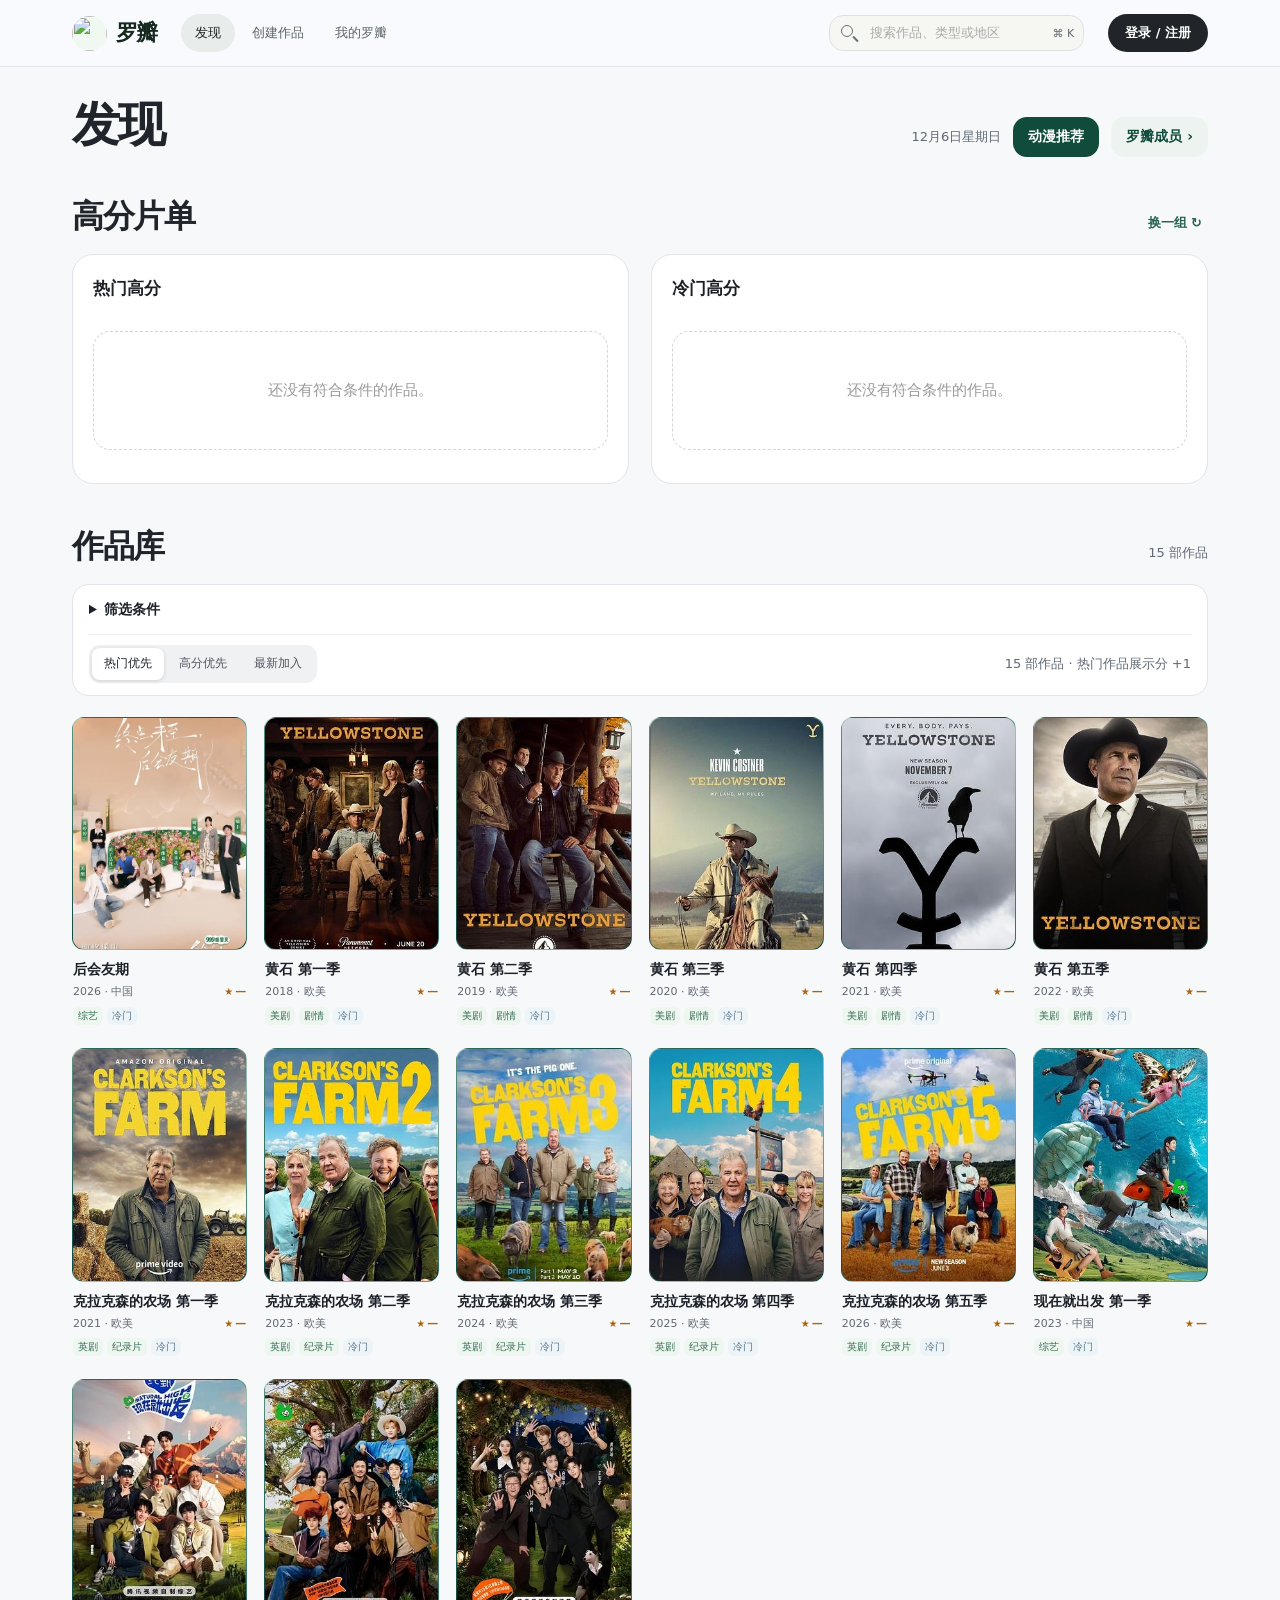
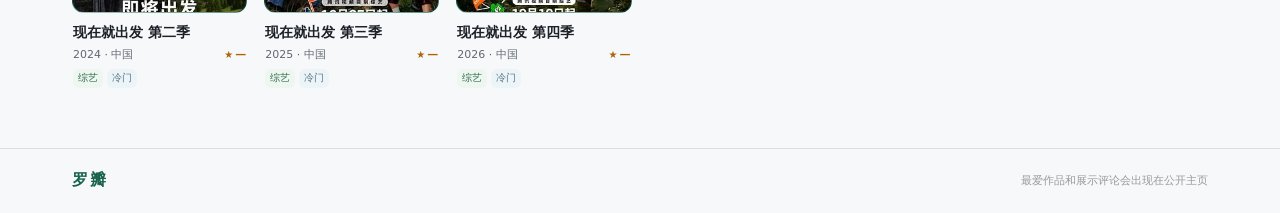
==== index.html @ 44c6c37c "在站内播放器按作品显示信号源编号" ====
<!doctype html>
<html lang="zh-CN">
<head>
  <meta charset="utf-8">
  <meta name="viewport" content="width=device-width, initial-scale=1, viewport-fit=cover">
  <meta name="description" content="在罗瓣发现动画、剧集与综艺，收藏喜欢的作品，留下自己的评分和短评。">
  <meta name="theme-color" content="#f7f8fa">
  <title>罗瓣 · 作品发现</title>
  <link rel="icon" href="assets/logo-snail.png" type="image/png">
  <link rel="stylesheet" href="styles.css?v=20261124-entry">
  <link rel="stylesheet" href="assets/studio.css?v=20261124-security2">
  <link rel="stylesheet" href="assets/anime-chat.css?v=1">
</head>
<body>
  <a class="skip-link" href="#app">跳到主要内容</a>
  <div class="site-shell">
    <header class="site-header"><div class="header-inner">
      <a class="brand" href="#home" aria-label="罗瓣首页"><span class="brand-mark"><img src="assets/logo-snail.png" alt=""></span><span class="brand-copy"><strong>罗瓣</strong></span></a>
      <nav class="main-nav" aria-label="主导航">
        <a class="nav-link" href="#home" data-nav="home">发现</a>
        <a class="nav-link" href="#create" data-nav="create">创建作品</a>
        <a class="nav-link" href="#profile" data-nav="profile">我的罗瓣</a>
      </nav>
      <form class="header-search" id="headerSearch" role="search">
        <button type="submit" class="search-icon" aria-label="搜索"></button>
        <input id="globalSearch" name="q" type="search" aria-label="搜索作品、类型或地区" placeholder="搜索作品、类型或地区" autocomplete="off">
        <kbd aria-hidden="true">⌘ K</kbd>
      </form>
      <div class="header-user" id="headerUser"></div>
    </div></header>
    <main class="app-main" id="app" tabindex="-1"></main>
    <footer class="site-footer"><div class="footer-inner"><a class="footer-logo" href="#home">罗瓣</a><span class="footer-note">最爱作品和展示评论会出现在公开主页</span></div></footer>
  </div>
  <dialog class="auth-sheet" id="authModal" aria-labelledby="authTitle">
    <button type="button" class="modal-close" data-close-auth aria-label="关闭">×</button>
    <img class="auth-logo" src="assets/logo-snail.png" alt="">
    <div id="authBody"></div>
  </dialog>
  <div class="toast" id="toast" role="status" aria-live="polite"></div>
  <script src="assets/animation-works.js?v=20260923-7"></script>
  <script src="assets/series-works.js?v=2"></script>
  <script src="assets/quotes.js?v=20260923-2"></script>
  <script src="assets/cloudflare.js?v=3"></script>
  <script src="auth.js?v=20261124-entry"></script>
  <script src="assets/episodes.js?v=5"></script>
  <script src="assets/discussion.js?v=1"></script>
  <script src="assets/members.js?v=20261124-security2"></script>
  <script src="assets/studio.js?v=20261124-security2"></script>
  <script src="assets/anime-chat.js?v=6"></script>
  <script src="app.js?v=20261125-traffic"></script>
</body>
</html>
---- styles.css ----
:root {
  --green: #2f8c6e;
  --green-deep: #237152;
  --green-pale: #edf6f0;
  --blue: #3377aa;
  --orange: #f3981d;
  --red: #e96b5d;
  --text: #494949;
  --muted: #999;
  --paper: #fff;
  --canvas: #f6f6f6;
  --line: #e5e5e5;
  --line-dark: #d8d8d8;
  --shadow: 0 1px 2px rgba(0, 0, 0, .05);
}

* { box-sizing: border-box; }
html { scroll-behavior: smooth; }
body { margin: 0; color: var(--text); background: var(--canvas); font-family: -apple-system, BlinkMacSystemFont, 'PingFang SC', 'Microsoft YaHei', system-ui, sans-serif; font-size: 13px; line-height: 1.65; }
button, input, select, textarea { font: inherit; }
button, a { -webkit-tap-highlight-color: transparent; }
button { cursor: pointer; }
a { color: inherit; text-decoration: none; }
button:focus-visible, a:focus-visible, input:focus-visible, select:focus-visible, textarea:focus-visible { outline: 2px solid rgba(51, 119, 170, .55); outline-offset: 2px; }

.site-shell { min-height: 100vh; }
.site-header { position: sticky; top: 0; z-index: 20; background: rgba(255, 255, 255, .97); border-bottom: 1px solid var(--line); }
.header-inner { width: min(1040px, calc(100% - 40px)); min-height: 74px; margin: 0 auto; display: flex; align-items: center; gap: 26px; }
.brand { display: inline-flex; align-items: center; gap: 9px; flex: 0 0 auto; }
.brand-mark { width: 44px; height: 44px; display: grid; place-items: center; overflow: hidden; border: 1px solid #c9e2d4; border-radius: 50%; background: #f0f8f2; }
.brand-mark img { width: 44px; height: 44px; object-fit: cover; }
.brand-copy { display: grid; gap: 1px; line-height: 1.15; }
.brand-copy strong { color: var(--green); font-size: 25px; font-weight: 700; letter-spacing: 3px; }
.brand-copy small { color: #a0a0a0; font-size: 10px; }
.main-nav { display: flex; gap: 21px; color: var(--blue); white-space: nowrap; }
.nav-link { padding: 25px 0 22px; border-bottom: 3px solid transparent; font-size: 13px; }
.nav-link:hover, .nav-link.is-active { color: var(--green-deep); border-bottom-color: var(--green); }
.header-search { min-width: 180px; flex: 1; max-width: 310px; margin-left: auto; height: 34px; display: flex; align-items: center; gap: 7px; padding: 0 9px; border: 1px solid #ddd; border-radius: 2px; color: #999; background: #f7f7f7; }
.header-search:focus-within { border-color: #a8cdb8; background: white; }
.header-search span { color: #999; font-size: 22px; line-height: 1; transform: rotate(-20deg); }
.header-search input { min-width: 0; width: 100%; border: 0; outline: 0; background: transparent; color: var(--text); font-size: 12px; }
.header-search input::placeholder { color: #aaa; }
.header-search kbd { display: none; }
.header-user { flex: 0 0 auto; }
.user-button { border: 0; background: transparent; display: inline-flex; align-items: center; gap: 7px; color: var(--blue); font-size: 12px; padding: 5px 0; }
.avatar { width: 25px; height: 25px; display: inline-grid; place-items: center; color: white; background: var(--green); border-radius: 50%; font-size: 11px; font-weight: 700; }
.login-link { border: 0; color: var(--blue); background: transparent; padding: 5px 0; font-size: 12px; }
.login-link:hover, .text-link:hover { color: var(--green-deep); }
.text-link { color: var(--blue); font-size: 12px; font-weight: 400; }
.admin-link { color: var(--green-deep); font-size: 12px; font-weight: 700; }
.admin-link:hover { color: var(--blue); }

.app-main { width: min(1040px, calc(100% - 40px)); min-height: calc(100vh - 102px); margin: 0 auto; padding: 28px 0 62px; }
.button { min-height: 34px; display: inline-flex; align-items: center; justify-content: center; gap: 7px; padding: 7px 15px; border: 1px solid transparent; border-radius: 3px; font-size: 12px; transition: background .18s, border-color .18s, color .18s; }
.button:hover { transform: none; }
.button-primary { color: white; background: var(--green); border-color: var(--green); }
.button-primary:hover { background: var(--green-deep); border-color: var(--green-deep); }
.button-ghost { color: var(--blue); background: white; border-color: #d8d8d8; }
.button-ghost:hover { color: var(--green-deep); background: #f8fbf9; border-color: #a9cbb7; }
.button-coral { color: #c86912; background: #fff7e7; border-color: #f2d29f; }
.button-danger { color: #b44e47; background: #fff8f7; border-color: #e8c3bf; }
.button-danger:hover { color: #fff; background: #c95247; border-color: #c95247; }
.button-wide { width: 100%; }
.button-small { min-height: 29px; padding: 5px 10px; font-size: 11px; }
.section-heading { display: flex; justify-content: space-between; align-items: end; gap: 18px; margin-bottom: 15px; }
.section-heading h2 { margin: 3px 0 0; color: #333; font-size: 19px; line-height: 1.35; }
.section-heading p { margin: 3px 0 0; color: #999; font-size: 12px; }
.section-index { color: var(--green); font-size: 11px; }
.section-date { color: #999; }
.discover-section { margin-bottom: 43px; }
.split-heading { display: flex; align-items: center; gap: 10px; margin: 27px 0 13px; }
.split-heading h2 { margin: 0; color: #555; font-size: 16px; font-weight: 700; }
.split-heading .line { height: 1px; flex: 1; background: var(--line); }
.split-heading .tag { padding: 0; color: #999; background: transparent; font-size: 11px; }
.feature-grid { display: grid; grid-template-columns: repeat(6, 1fr); gap: 14px; }
.feature-card, .work-card { min-width: 0; cursor: pointer; }
.work-cover { position: relative; overflow: hidden; aspect-ratio: 4 / 5; display: flex; align-items: end; padding: 10px; color: white; border: 1px solid rgba(0, 0, 0, .09); border-radius: 2px; background: var(--cover, linear-gradient(145deg, #7da99e, #0f4f47)); box-shadow: none; transition: box-shadow .18s, filter .18s; }
.work-cover::before { content: ''; position: absolute; width: 86px; height: 86px; right: -23px; top: -23px; border: 1px solid rgba(255,255,255,.42); border-radius: 50%; box-shadow: 0 0 0 12px rgba(255,255,255,.08), 0 0 0 24px rgba(255,255,255,.07); }
.work-cover::after { content: ''; position: absolute; inset: 0; background: linear-gradient(180deg, transparent 32%, rgba(0, 0, 0, .58) 100%); }
.cover-symbol { position: absolute; z-index: 1; top: 10px; left: 10px; color: rgba(255,255,255,.8); font-size: 21px; font-weight: 700; }
.cover-title { position: relative; z-index: 1; overflow: hidden; font-size: 12px; font-weight: 700; line-height: 1.45; text-overflow: ellipsis; }
.work-cover .cover-photo { position: absolute; inset: 0; width: 100%; height: 100%; object-fit: cover; }
.rating-submit { margin-top: 13px; }
.comment-submit { display: flex; justify-content: flex-end; }
.button.related-work { justify-content: space-between; }
[data-poster="mint"] { --cover: linear-gradient(145deg, #b8d7cc 0%, #4d8d7b 48%, #0f4f47 100%); }
[data-poster="dusk"] { --cover: linear-gradient(145deg, #f2b28f 0%, #bd6d5d 46%, #5d373a 100%); }
[data-poster="sky"] { --cover: linear-gradient(145deg, #b7d8df 0%, #6099a4 48%, #28556a 100%); }
[data-poster="lavender"] { --cover: linear-gradient(145deg, #d8c9dc 0%, #9b789c 50%, #4d405d 100%); }
[data-poster="lemon"] { --cover: linear-gradient(145deg, #f2e4a9 0%, #b5aa55 48%, #566331 100%); }
[data-poster="ink"] { --cover: linear-gradient(145deg, #9ab1b2 0%, #4f6869 46%, #1e3036 100%); }
.work-cover.has-image::after { background: linear-gradient(180deg, transparent 28%, rgba(0,0,0,.63) 100%); }
.feature-card:hover .work-cover, .work-card:hover .work-cover { box-shadow: 0 3px 9px rgba(0, 0, 0, .16); filter: brightness(1.03); }
.feature-info { padding-top: 7px; }
.feature-info strong { display: block; overflow: hidden; color: var(--blue); font-size: 12px; font-weight: 400; text-overflow: ellipsis; white-space: nowrap; }
.feature-meta { display: flex; justify-content: space-between; gap: 5px; color: #999; font-size: 11px; }
.rating { color: var(--orange); font-weight: 700; }
.rating::before { content: '★'; margin-right: 2px; font-size: 10px; }

.works-section { padding-top: 3px; }
.filter-panel { margin-bottom: 30px; padding: 14px 0 13px; background: white; border-top: 1px solid var(--line-dark); border-bottom: 1px solid var(--line-dark); }
.filter-row { display: grid; grid-template-columns: 58px 1fr; gap: 13px; align-items: start; padding: 7px 13px; border-bottom: 1px solid #f0f0f0; }
.filter-row:last-child { border-bottom: 0; padding-bottom: 0; }
.filter-label { color: #888; font-size: 12px; line-height: 27px; }
.filter-options { display: flex; gap: 5px 8px; flex-wrap: wrap; }
.filter-chip { border: 0; border-radius: 2px; padding: 4px 8px; color: var(--blue); background: transparent; font-size: 12px; }
.filter-chip:hover { background: #edf6f0; }
.filter-chip.is-selected { color: white; background: var(--green); }
.rank-chip { padding-inline: 10px; font-weight: 700; }
.rank-chip.rank-hot { color: #b56d1d; background: #fff4df; }
.rank-chip.rank-hot:hover { background: #ffebc4; }
.rank-chip.rank-hot.is-selected { color: white; background: #c77a21; }
.rank-chip.rank-cold { color: #54758a; background: #edf4f8; }
.rank-chip.rank-cold:hover { background: #dfeef5; }
.rank-chip.rank-cold.is-selected { color: white; background: #54758a; }
.score-filter { display: flex; align-items: center; gap: 11px; min-width: min(360px, 100%); }
.score-filter input { flex: 1; accent-color: var(--green); }
.score-value { min-width: 48px; color: #777; font-size: 12px; }
.select-compact { border: 1px solid #ddd; outline: 0; border-radius: 2px; color: var(--text); background: white; padding: 5px 7px; font-size: 12px; }
.sort-bar { display: flex; align-items: center; justify-content: space-between; gap: 12px; margin-top: 14px; padding-top: 13px; border-top: 1px solid #f0f0f0; }
.sort-tabs { display: flex; gap: 0; }
.sort-tab { border: 1px solid #ddd; border-right-width: 0; padding: 5px 12px; color: var(--blue); background: white; font-size: 12px; }
.sort-tab:first-child { border-radius: 2px 0 0 2px; }
.sort-tab:last-child { border-right-width: 1px; border-radius: 0 2px 2px 0; }
.sort-tab.is-selected { color: white; background: var(--green); border-color: var(--green); }
.result-count { color: #999; font-size: 11px; }
.works-grid { display: grid; grid-template-columns: repeat(4, 1fr); gap: 28px 19px; }
.work-card .work-cover { padding: 13px; }
.work-card .cover-title { font-size: 14px; }
.work-card .feature-info { padding: 8px 1px 0; }
.work-card .feature-info strong { font-size: 13px; }
.work-card .feature-meta { padding-top: 2px; }
.type-list { display: flex; gap: 4px; flex-wrap: wrap; margin-top: 5px; }
.type-tag { padding: 1px 5px; color: #7a9c8a; background: #eef6f0; border-radius: 2px; font-size: 10px; }
.type-tag.hot { color: #c77a21; background: #fff4df; }
.type-tag.cold { color: #54758a; background: #edf4f8; }
.empty-state { grid-column: 1 / -1; padding: 46px 20px; color: #999; text-align: center; border: 1px dashed #d4d4d4; background: white; }
.empty-state strong { display: block; margin-bottom: 5px; color: #666; }

.page-intro { margin-bottom: 28px; padding-bottom: 17px; border-bottom: 1px solid var(--line-dark); }
.page-intro h1 { margin: 6px 0 5px; color: #333; font-size: 29px; letter-spacing: -.03em; }
.page-intro p { margin: 0; color: #888; font-size: 13px; }
.eyebrow, .modal-kicker { color: var(--green); font-size: 11px; }
.profile-layout { display: grid; grid-template-columns: 230px 1fr; gap: 30px; align-items: start; }
.profile-aside { padding: 20px; background: white; border: 1px solid var(--line); }
.profile-avatar { width: 60px; height: 60px; display: grid; place-items: center; margin-bottom: 14px; color: white; background: var(--green); border-radius: 50%; font-size: 22px; font-weight: 700; }
.profile-aside h2 { margin: 0; color: #333; font-size: 19px; }
.profile-handle { margin: 2px 0 19px; color: #aaa; font-size: 11px; }
.profile-stats { display: grid; grid-template-columns: repeat(2, 1fr); gap: 13px 8px; padding-top: 14px; border-top: 1px solid var(--line); }
.profile-stat strong { display: block; color: var(--green); font-size: 17px; }
.profile-stat span { color: #999; font-size: 10px; }
.profile-main { min-width: 0; }
.profile-section { margin-bottom: 35px; }
.profile-section.is-hidden { display: none; }
.profile-section h3 { display: flex; align-items: center; gap: 11px; margin: 0 0 13px; color: #555; font-size: 17px; }
.profile-section h3::after { content: ''; flex: 1; height: 1px; background: var(--line); }
.favorite-grid { display: grid; grid-template-columns: repeat(3, 1fr); gap: 14px; }
.favorite-grid .work-cover { aspect-ratio: 5 / 4; }
.comment-list { display: grid; gap: 10px; }
.comment-preview { padding: 13px 15px; background: white; border: 1px solid var(--line); }
.comment-preview-top { display: flex; justify-content: space-between; gap: 8px; color: #999; font-size: 11px; }
.comment-preview p { margin: 7px 0 0; color: #666; font-size: 13px; }
.created-work-list { display: grid; gap: 8px; }
.created-work-row { display: flex; justify-content: space-between; gap: 12px; padding: 11px 13px; border: 1px solid var(--line); color: var(--blue); background: white; text-align: left; font-size: 12px; }
.created-work-row:hover { border-color: #a9cbb7; background: #f8fbf9; }
.created-work-row span:last-child { color: #999; font-size: 11px; }

.editor-shell { max-width: 850px; }
.editor-card { padding: 24px 25px 25px; background: white; border: 1px solid var(--line); box-shadow: var(--shadow); }
.editor-grid { display: grid; grid-template-columns: 1fr 1fr; gap: 17px; }
.editor-grid .full { grid-column: 1 / -1; }
.stack-form { display: grid; gap: 14px; }
.stack-form label, .editor-grid label { display: grid; gap: 5px; color: #555; font-size: 12px; font-weight: 700; }
.stack-form input, .editor-grid input, .editor-grid select, .editor-grid textarea { width: 100%; border: 1px solid #d9d9d9; outline: 0; border-radius: 2px; color: var(--text); background: white; padding: 9px 10px; font-size: 13px; }
.stack-form input:focus, .editor-grid input:focus, .editor-grid select:focus, .editor-grid textarea:focus { border-color: #8bbba2; box-shadow: 0 0 0 2px #edf6f0; }
.editor-grid textarea { min-height: 100px; resize: vertical; }
.editor-grid select[multiple] { min-height: 135px; }
.form-hint { color: #999; font-size: 11px; font-weight: 400; }
.form-hint { margin: -1px 0 0; color: #999; font-size: 11px; font-weight: 400; }
.form-error { min-height: 18px; margin: -2px 0 0; color: #c95247; font-size: 12px; }
.admin-entry-link { justify-self: center; border: 0; padding: 2px 0; color: var(--green); background: transparent; font-size: 11px; }
.admin-entry-link:hover { color: var(--green-deep); text-decoration: underline; }
.form-actions { display: flex; align-items: center; justify-content: flex-end; gap: 9px; grid-column: 1 / -1; margin-top: 5px; padding-top: 16px; border-top: 1px solid var(--line); }
.login-required { padding: 50px 20px; text-align: center; background: white; border: 1px solid var(--line); }
.login-required .mini-symbol { color: var(--green); font-size: 32px; }
.login-required h2 { margin: 8px 0 5px; color: #333; font-size: 20px; }
.login-required p { margin: 0 0 18px; color: #999; font-size: 13px; }

.admin-layout { display: grid; grid-template-columns: minmax(0, 1fr) 290px; gap: 24px; align-items: start; }
.admin-panel { padding: 20px; background: white; border: 1px solid var(--line); }
.admin-panel h2 { margin: 0 0 5px; color: #333; font-size: 17px; }
.admin-panel-heading { display: flex; align-items: start; justify-content: space-between; gap: 16px; padding-bottom: 15px; border-bottom: 1px solid var(--line); }
.admin-panel-heading p, .admin-panel > p { margin: 0; color: #999; font-size: 11px; }
.admin-work-list { display: grid; }
.admin-work-row { display: grid; grid-template-columns: minmax(150px, 1.2fr) minmax(130px, 1fr) 100px auto; gap: 12px; align-items: center; padding: 12px 0; border-bottom: 1px solid #f0f0f0; }
.admin-work-row:last-child { border-bottom: 0; }
.admin-work-title { min-width: 0; display: grid; gap: 2px; }
.admin-work-title .text-link { overflow: hidden; text-align: left; text-overflow: ellipsis; white-space: nowrap; }
.admin-work-title > span, .admin-work-source { color: #999; font-size: 11px; }
.admin-work-types { display: flex; gap: 4px; flex-wrap: wrap; }
.admin-work-actions { display: flex; justify-content: end; gap: 5px; }
.admin-side { display: grid; gap: 18px; }
.admin-note { line-height: 1.7; }
.type-form { display: flex; gap: 6px; margin: 14px 0; }
.type-form input { min-width: 0; flex: 1; border: 1px solid #d9d9d9; padding: 7px 8px; outline: 0; font-size: 12px; }
.type-form input:focus { border-color: #8bbba2; box-shadow: 0 0 0 2px #edf6f0; }
.admin-type-list { display: grid; max-height: 330px; overflow: auto; border-top: 1px solid #f0f0f0; }
.admin-type-row { display: flex; justify-content: space-between; gap: 8px; align-items: center; padding: 7px 0; border-bottom: 1px solid #f0f0f0; color: #666; font-size: 12px; }
.admin-user-list { display: grid; max-height: 260px; overflow: auto; border-top: 1px solid #f0f0f0; }
.admin-user-row { display: grid; grid-template-columns: 1fr 1fr auto; gap: 8px; align-items: center; padding: 8px 0; border-bottom: 1px solid #f0f0f0; color: #666; font-size: 12px; }
.admin-user-name { display: flex; align-items: center; gap: 5px; min-width: 0; color: #333; overflow: hidden; text-overflow: ellipsis; white-space: nowrap; }
.admin-user-name small { color: var(--teal); font-size: 10px; }
.admin-safety p { margin: 7px 0 0; color: #777; font-size: 12px; line-height: 1.65; }
.muted { color: #aaa; font-size: 11px; }

.back-link { display: inline-flex; align-items: center; gap: 4px; margin-bottom: 15px; color: var(--blue); font-size: 12px; }
.detail-hero { display: grid; grid-template-columns: 225px 1fr; gap: 30px; align-items: start; margin-bottom: 30px; padding-bottom: 27px; border-bottom: 1px solid var(--line-dark); }
.detail-cover .work-cover { border-radius: 2px; }
.detail-copy { padding-top: 4px; }
.detail-copy h1 { margin: 6px 0 8px; color: #333; font-size: 31px; line-height: 1.25; }
.detail-meta { display: flex; flex-wrap: wrap; gap: 5px 15px; margin-bottom: 15px; color: #999; font-size: 12px; }
.detail-summary { max-width: 650px; margin: 0 0 18px; color: #666; font-size: 13px; line-height: 1.9; }
.detail-score { display: inline-flex; align-items: center; gap: 12px; padding: 10px 13px; background: #fff7e7; border: 1px solid #f3dfbd; }
.detail-score strong { color: var(--orange); font-size: 28px; line-height: 1; }
.detail-score span { color: #9d8767; font-size: 11px; }
.detail-actions { display: flex; gap: 7px; flex-wrap: wrap; margin-top: 15px; }
.detail-columns { display: grid; grid-template-columns: minmax(0, 1.1fr) minmax(250px, .9fr); gap: 32px; }
.detail-section { margin-bottom: 30px; }
.detail-section h2 { margin: 0 0 13px; color: #555; font-size: 18px; }
.rating-box { padding: 16px; background: white; border: 1px solid var(--line); }
.rating-box p { margin: 0 0 10px; color: #999; font-size: 12px; }
.rating-options { display: flex; flex-wrap: wrap; gap: 4px; }
.rating-option { width: 35px; height: 29px; border: 1px solid #ddd; border-radius: 2px; color: var(--blue); background: white; font-size: 11px; }
.rating-option:hover, .rating-option.is-selected { color: white; background: var(--orange); border-color: var(--orange); }
.comment-form { display: grid; gap: 9px; margin-bottom: 16px; }
.comment-form textarea { min-height: 86px; width: 100%; border: 1px solid #d9d9d9; outline: 0; border-radius: 2px; padding: 10px; resize: vertical; background: white; font-size: 13px; }
.comment-form textarea:focus { border-color: #8bbba2; box-shadow: 0 0 0 2px #edf6f0; }
.detail-comment-list { display: grid; gap: 10px; }
.detail-comment { padding: 13px 15px; background: white; border: 1px solid var(--line); }
.detail-comment-top { display: flex; justify-content: space-between; gap: 12px; align-items: center; }
.comment-author { padding: 0; border: 0; color: var(--blue); background: transparent; font-size: 12px; font-weight: 700; }
.comment-date { color: #aaa; font-size: 11px; }
.detail-comment p { margin: 8px 0 9px; color: #666; font-size: 13px; line-height: 1.75; }
.like-button { padding: 3px 7px; border: 0; border-radius: 2px; color: #999; background: #f5f5f5; font-size: 11px; }
.like-button:hover, .like-button.is-liked { color: #c86817; background: #fff4df; }
.info-list { display: grid; gap: 9px; padding: 14px 15px; background: white; border: 1px solid var(--line); }
.info-row { display: flex; justify-content: space-between; gap: 15px; font-size: 12px; }
.info-row span:first-child { color: #999; }
.info-row span:last-child, .info-row a:last-child { color: #666; font-weight: 700; text-align: right; }
.info-row a:last-child { color: var(--blue); font-weight: 400; }

.toast { position: fixed; left: 50%; bottom: 25px; z-index: 70; max-width: min(380px, calc(100% - 40px)); padding: 9px 15px; color: white; background: #545652; border-radius: 2px; opacity: 0; pointer-events: none; transform: translate(-50%, 10px); transition: opacity .2s, transform .2s; font-size: 12px; box-shadow: 0 3px 12px rgba(0,0,0,.15); }
.toast.is-visible { opacity: 1; transform: translate(-50%, 0); }
.site-footer { border-top: 1px solid #ddd; background: #f2f2f2; }
.footer-inner { width: min(1040px, calc(100% - 40px)); min-height: 64px; margin: 0 auto; display: flex; justify-content: space-between; align-items: center; gap: 20px; }
.footer-logo { color: var(--green); font-size: 16px; font-weight: 700; letter-spacing: .12em; }
.footer-note { margin-left: 12px; color: #999; font-size: 11px; }

@media (max-width: 760px) {
  .header-inner, .app-main, .footer-inner, .utility-inner { width: min(100% - 28px, 620px); }
  .header-inner { min-height: 68px; gap: 11px; flex-wrap: wrap; padding: 9px 0; }
  .brand-copy small, .main-nav, .utility-inner span:nth-child(n+2):nth-child(-n+5) { display: none; }
  .brand-mark, .brand-mark img { width: 39px; height: 39px; }
  .brand-copy strong { font-size: 21px; }
  .header-search { order: 3; flex-basis: 100%; max-width: none; height: 35px; }
  .header-user { margin-left: auto; }
  .app-main { padding-top: 18px; }
  .hero { grid-template-columns: 1fr; gap: 22px; padding: 22px 18px; }
  .hero h1 { font-size: 35px; }
  .hero-art { min-height: 245px; }
  .art-orbit-one { left: calc(50% - 108px); }
  .art-orbit-two { left: calc(50% - 131px); }
  .art-logo-frame { width: 154px; height: 154px; }
  .section-heading { align-items: start; flex-direction: column; gap: 7px; }
  .section-date { align-self: flex-start; }
  .filter-panel { padding: 10px 0; }
  .filter-row { grid-template-columns: 44px 1fr; gap: 6px; padding: 7px 9px; }
  .sort-bar { align-items: start; flex-direction: column; }
  .works-grid { grid-template-columns: repeat(2, 1fr); gap: 21px 12px; }
  .profile-layout, .detail-columns { grid-template-columns: 1fr; gap: 18px; }
  .admin-layout { grid-template-columns: 1fr; }
  .admin-work-row { grid-template-columns: 1fr auto; gap: 8px; }
  .admin-work-types, .admin-work-source { grid-column: 1 / 2; }
  .admin-work-actions { grid-column: 2 / 3; grid-row: 1 / span 2; align-self: center; }
  .profile-aside { padding: 18px; }
  .favorite-grid { gap: 8px; }
  .editor-grid { grid-template-columns: 1fr; }
  .editor-grid .full, .form-actions { grid-column: auto; }
  .editor-card { padding: 20px 17px; }
  .detail-hero { grid-template-columns: 140px 1fr; gap: 17px; }
  .detail-copy h1 { font-size: 25px; }
  .footer-inner { padding: 12px 0; align-items: start; flex-direction: column; gap: 3px; }
  .footer-note { margin-left: 7px; }
}
@media (max-width: 430px) {
  .feature-grid { grid-template-columns: repeat(2, 1fr); }
  .feature-grid .feature-card:nth-child(n+3) { display: none; }
  .detail-hero { grid-template-columns: 1fr; }
  .detail-cover { width: 155px; }
}

@media (prefers-reduced-motion: reduce) {
  *, *::before, *::after { scroll-behavior: auto !important; transition-duration: .01ms !important; }
}

:root {
  --text: #1c2027;
  --muted: #616873;
  --green: #19634e;
  --green-deep: #104b3b;
  --green-pale: #e9f3ee;
  --blue: #235f57;
  --orange: #ae630a;
  --canvas: #f7f8fa;
  --line: #e1e4e8;
  --line-dark: #d6dade;
  --ease: cubic-bezier(.22,.72,.18,1);
}
body { font-size: 15px; }
.skip-link { position: fixed; top: -60px; left: 10px; z-index: 99; background: white; padding: 8px 16px; border-radius: 12px; }
.skip-link:focus { top: 8px; }
.site-header { background: rgb(250 251 253 / 86%); -webkit-backdrop-filter: saturate(145%) blur(18px); backdrop-filter: saturate(145%) blur(18px); }
.header-inner,.app-main,.footer-inner { width: min(1136px, calc(100% - 64px)); }
.header-inner { min-height: 66px; gap: 24px; }
.brand-mark,.brand-mark img { width: 35px; height: 35px; }
.brand-mark { border: 0; }
.brand-copy strong { letter-spacing: -.07em; color: #17281f; font-size: 22px; }
.main-nav { gap: 3px; align-items: center; }
.nav-link { color: #5d6368; padding: 8px 14px; border: 0; border-radius: 99px; font-weight: 550; }
.nav-link.is-active,.nav-link:hover { color: #1f2726; background: #e8eceb; }
.header-search { min-width: 130px; max-width: 255px; background: #eceedf55; border: 1px solid #dce1e1; height: 36px; border-radius: 14px; }
.header-search input { font-size: 13px; }
.header-search kbd { display: block; white-space: nowrap; font: 11px system-ui; color: #676d74; }
.search-icon { width: 22px; height: 30px; position: relative; background: transparent; border: 0; flex: none; }
.search-icon::before,.search-icon::after { content: ''; position: absolute; }
.search-icon::before { width: 10px; height: 10px; top: 7px; left: 2px; border: 1.7px solid #6a7078; border-radius: 50%; }
.search-icon::after { width: 7px; height: 2px; top: 20px; left: 13px; background: #6a7078; transform: rotate(45deg); }
.header-user { display: flex; align-items: center; gap: 10px; }
.login-link,.user-button { border: 0; background: #21252a; color: white; border-radius: 99px; padding: 8px 17px; font-size: 13px; font-weight: 600; }
.login-link:hover,.user-button:hover { color: white; background: #40464d; }
button.text-link,.auth-links button { border: 0; background: none; font-weight: 600; }
button,a { touch-action: manipulation; }
button,.spot-action,.work-card,.feature-card { transition: transform .21s var(--ease), background-color .18s, box-shadow .18s; }
button:active,.spot-action:active,.work-card:active,.feature-card:active { transform: scale(.97); }
button:disabled { opacity: .55; cursor: default; }
.app-main { padding: 28px 0 60px; }
.home-heading,.section-heading { display: flex; flex-direction: row; align-items: baseline; justify-content: space-between; }
.home-heading { margin: 1px 0 18px; }
.home-heading h1,.section-heading h2,.quotes-section h2 { margin: 0; color: #20242b; font-weight: 730; letter-spacing: -.045em; }
.home-heading h1 { font-size: clamp(34px, 4vw, 48px); line-height: 1.2; }
.home-heading > span,.result-count { color: var(--muted); font-size: 13px; }
.section-heading h2,.quotes-section h2 { font-size: clamp(24px, 3vw, 32px); }
.spotlight {
  position: relative; isolation: isolate; overflow: hidden; display: grid; grid-template-columns: .95fr 1.05fr;
  align-items: center; min-height: 345px; padding: 36px clamp(24px, 5vw, 68px);
  border-radius: 30px; color: white; background: #57251c; touch-action: pan-y; transition: background .5s var(--ease);
}
.spotlight::before { content: ''; position: absolute; z-index: -1; inset: 0; background: radial-gradient(ellipse at 98% 90%, #ffe1ab70, transparent 53%), linear-gradient(105deg, #120c126b, transparent 65%); }
.spotlight.court { background-color: #81422e; }
.spotlight.forest { background-color: #385f54; }
.spotlight.night { background-color: #514462; }
.spot-copy { z-index: 1; max-width: 410px; }
.spot-label { display: flex; gap: 8px; align-items: center; color: #fffc; font-size: 13px; font-weight: 600; }
.spot-label i { height: 7px; width: 7px; border-radius: 50%; background: #f4cf84; }
.spot-caption { animation: caption-in .29s var(--ease); }
.spot-caption h2 { font-size: clamp(42px, 5vw, 70px); line-height: 1.16; letter-spacing: -.06em; margin: 15px 0 12px; }
.spot-copy p { font-size: 15px; max-width: 320px; line-height: 1.8; color: #fff0e9; margin: 0; }
.spot-action { display: inline-flex; align-items: center; gap: 16px; margin-top: 23px; padding: 10px 20px; border-radius: 30px; color: #352821; background: #fff8ec; font-size: 14px; font-weight: 650; }
.poster-deck { position: absolute; inset: 8px 4% 14px 47%; pointer-events: none; }
.shelf-poster { position: absolute; left: 50%; top: 49%; width: min(38%, 181px); aspect-ratio: .72; object-fit: cover; border-radius: 10px; border: 1px solid #fff7; box-shadow: 0 15px 30px #17100c55; transition: transform .52s var(--ease), filter .42s; }
.shelf-poster.pos-0 { z-index: 3; transform: translate(-50%, -53%) rotate(-3deg) scale(1.04); }
.shelf-poster.pos-1 { z-index: 2; transform: translate(14%, -42%) rotate(11deg) scale(.86); filter: brightness(.91); }
.shelf-poster.pos-2 { z-index: 1; transform: translate(-117%, -48%) rotate(-14deg) scale(.86); filter: brightness(.83); }
.shelf-controls { position: absolute; right: 22px; bottom: 12px; display: flex; align-items: center; gap: 4px; color: #fff; font: 12px system-ui; font-variant-numeric: tabular-nums; }
.shelf-controls button { width: 44px; height: 44px; border: 0; color: white; background: transparent; border-radius: 50%; font: 26px system-ui; }
.shelf-controls button:hover { background: #ffffff24; }
.discover-section,.works-section,.quotes-section { margin: 38px 0 0; scroll-margin-top: 85px; }
.section-heading { margin-bottom: 16px; }
.pick-groups { display: grid; grid-template-columns: repeat(2,minmax(0,1fr)); gap: 22px; }
.pick-group { min-width: 0; border-radius: 21px; background: white; padding: 19px 20px 18px; border: 1px solid var(--line); }
.pick-group h3 { font-size: 17px; margin: 0 0 14px; }
.feature-grid { display: grid; grid-template-columns: repeat(3,minmax(0,1fr)); gap: 13px; }
.work-card,.feature-card { display: block; min-width: 0; border-radius: 12px; }
.work-cover,.detail-cover .work-cover { border-radius: 12px; aspect-ratio: 3/4; }
.work-cover.has-image .cover-symbol,.work-cover.has-image .cover-title,.work-cover.has-image::after,.work-cover.has-image::before { display: none; }
.feature-info strong,.work-card .feature-info strong { color: var(--text); font-size: 14px; font-weight: 650; }
.feature-meta,.work-card .feature-meta { font-size: 11px; color: var(--muted); }
.works-grid { grid-template-columns: repeat(6,minmax(0,1fr)); gap: 23px 17px; }
.type-tag { border-radius: 6px; color: #336a54; }
.button,.select-compact { border-radius: 12px; }
.button { min-height: 40px; font-weight: 600; }
.button-small { min-height: 32px; }
.text-link { color: #27634e; font-size: 13px; }
.filter-panel { padding: 0 16px 12px; border: 1px solid var(--line); background: white; border-radius: 16px; margin-bottom: 21px; }
.filter-details summary { cursor: pointer; padding: 13px 0; font-size: 14px; font-weight: 600; }
.filter-chip,.rating-option,.like-button { border-radius: 8px; }
.filter-chip { min-height: 32px; }
.sort-bar { margin-top: 0; padding-top: 10px; }
.sort-tabs { gap: 3px; padding: 3px; background: #eff1f3; border-radius: 11px; }
.sort-tab,.sort-tab:first-child,.sort-tab:last-child { border: 0; border-radius: 8px; color: #50555c; background: transparent; padding: 6px 12px; }
.sort-tab.is-selected { color: var(--text); background: white; box-shadow: 0 1px 4px #0002; }
.load-more { display: flex; margin: 24px auto 0; }
.quote-grid { display: grid; grid-template-columns: repeat(3,minmax(0,1fr)); gap: 15px; margin-top: 14px; }
.quote-grid figure { margin: 0; padding: 19px; border-radius: 15px; background: #edf1ef; }
.quote-grid blockquote { margin: 0; font-size: 14px; }
.quote-grid figcaption { margin-top: 9px; color: #5b6862; font-size: 12px; }
.editor-card,.profile-aside,.empty-state,.admin-panel,.login-required,.rating-box,.info-list,.detail-comment,.detail-score,.comment-preview { border-radius: 17px; }
.profile-avatar img { width: 100%; height: 100%; border-radius: 50%; }
.editor-grid input,.editor-grid textarea,.editor-grid select,.comment-form textarea { border-radius: 10px; }
.site-footer { background: transparent; }
.toast { border-radius: 22px; bottom: max(22px, env(safe-area-inset-bottom)); }
.auth-sheet { width: min(420px, calc(100% - 32px)); max-height: 90dvh; margin: auto; padding: 30px; border: 1px solid #fff8; border-radius: 26px; background: #fbfcfd; color: var(--text); box-shadow: 0 24px 90px #141a2433; overscroll-behavior: contain; }
.auth-sheet[open] { animation: sheet-in .26s var(--ease); }
.auth-sheet::backdrop { background: #15192266; backdrop-filter: blur(5px); -webkit-backdrop-filter: blur(5px); }
.sheet-open { overflow: hidden; }
.modal-close { display: grid; place-content: center; position: absolute; right: 13px; top: 13px; border: 0; border-radius: 50%; color: #5c626b; background: #e9ecef; width: 36px; height: 36px; font-size: 22px; }
.auth-logo { width: 49px; height: 49px; object-fit: cover; border-radius: 15px; }
#authBody { animation: caption-in .23s var(--ease); }
#authTitle { margin: 12px 0 4px; font-size: 28px; letter-spacing: -.05em; }
.auth-description { margin: 0 0 21px; color: var(--muted); font-size: 14px; overflow-wrap: anywhere; }
.stack-form { display: grid; gap: 13px; }
.stack-form label { display: grid; gap: 5px; color: #39414a; font-size: 13px; font-weight: 600; }
.stack-form input { width: 100%; padding: 12px 14px; border: 1px solid #ccd1d8; border-radius: 12px; background: white; font-size: 16px; color: var(--text); }
.stack-form input:focus { outline: 2px solid var(--green); outline-offset: 1px; }
.stack-form .otp { font: 22px ui-monospace, monospace; letter-spacing: .36em; }
.stack-form .button { min-height: 46px; background: #1a5f4c; }
.form-error:empty { display: none; }
.form-error { margin: 0; color: #a23636; }
.auth-links { display: flex; gap: 8px; justify-content: center; align-items: center; color: var(--muted); font-size: 13px; margin-top: 9px; }
.auth-links button { min-height: 44px; color: var(--green); }
.step-track { display: flex; gap: 5px; margin-top: 14px; }
.step-track i { width: 25px; height: 4px; border-radius: 4px; background: #dce2df; }
.step-track .filled { background: var(--green); }
@keyframes caption-in { from { opacity: 0; transform: translateY(5px); } }
@keyframes sheet-in { from { opacity: 0; transform: translateY(12px) scale(.98); } }
@media (max-width: 800px) {
  .header-inner,.app-main,.footer-inner { width: calc(100% - 32px); }
  .header-inner { gap: 10px; }
  .main-nav { gap: 0; }
  .nav-link { padding: 7px 9px; }
  .works-grid { grid-template-columns: repeat(4,minmax(0,1fr)); }
}
@media (max-width: 680px) {
  .header-inner { min-height: 56px; padding: 9px 0; flex-wrap: wrap; }
  .brand-copy strong { font-size: 20px; }
  .main-nav { display: flex; order: 0; margin-left: auto; }
  .nav-link { font-size: 12px; padding: 7px; }
  .header-search { flex-basis: 100%; order: 3; max-width: none; background: #e9ecef; }
  .header-search input { font-size: 16px; }
  .header-search kbd { display: none; }
  .header-user { margin-left: 0; gap: 5px; }
  .login-link,.user-button { font-size: 12px; padding: 7px 11px; }
  .app-main { padding-top: 20px; }
  .home-heading { margin-bottom: 13px; }
  .spotlight { display: block; min-height: 370px; padding: 22px; border-radius: 24px; }
  .spot-copy { position: static; }
  .spot-caption h2 { font-size: 39px; margin: 7px 0; }
  .spot-copy p { max-width: 100%; font-size: 13px; }
  .spot-action { position: absolute; left: 22px; bottom: 13px; z-index: 4; margin: 0; padding: 10px 16px; }
  .poster-deck { inset: 108px 7% 49px 7%; }
  .shelf-poster { width: min(35%, 128px); }
  .shelf-controls { bottom: 10px; right: 10px; }
  .discover-section,.works-section,.quotes-section { margin-top: 27px; scroll-margin-top: 115px; }
  .pick-groups { grid-template-columns: 1fr; gap: 12px; }
  .pick-group { padding: 14px; border-radius: 16px; }
  .feature-grid .feature-card:nth-child(n) { display: block; }
  .works-grid { grid-template-columns: repeat(3,minmax(0,1fr)); gap: 16px 9px; }
  .feature-info strong,.work-card .feature-info strong { font-size: 13px; }
  .sort-bar { gap: 6px; }
  .sort-tab { min-height: 35px; }
  .score-filter { min-width: 0; flex-wrap: wrap; }
  .score-filter input { min-width: 55px; }
  .quote-grid { grid-template-columns: 1fr; }
  .auth-sheet { width: 100%; max-width: none; margin: auto 0 0; padding: 26px 23px max(20px,env(safe-area-inset-bottom)); border-radius: 26px 26px 0 0; }
  .auth-sheet[open] { animation: mobile-sheet-in .32s var(--ease); }
  .auth-sheet::before { content: ''; width: 34px; height: 4px; border-radius: 9px; background: #ccd1d5; position: absolute; top: 8px; left: calc(50% - 17px); }
  @keyframes mobile-sheet-in { from { transform: translateY(100%); } }
}
@media (max-width: 380px) {
  .brand-copy { display: none; }
  .works-grid { grid-template-columns: repeat(2,minmax(0,1fr)); }
}
@media (prefers-reduced-motion: reduce) {
  *,*::before,*::after { scroll-behavior: auto !important; transition-duration: .01ms !important; animation-duration: .01ms !important; }
}
---- assets/studio.css ----
.studio-page { max-width: 960px; margin: 0 auto; color: var(--text); }
.studio-page h1 { margin: 0; font-size: clamp(28px,4vw,43px); letter-spacing: -.055em; line-height: 1.2; }
.studio-page h2,.studio-panel h2,.studio-dialog h2 { margin: 0; font-size: 21px; letter-spacing: -.035em; line-height: 1.35; }
.studio-intro { margin: 12px 0 25px; }
.studio-intro p,.profile-banner p,.panel-heading p { margin: 6px 0 0; color: var(--muted); }
.studio-panel,.profile-banner { border: 1px solid #dfe5e1; border-radius: 22px; padding: clamp(18px,3vw,30px); margin-bottom: 16px; background: white; }
.profile-banner { display: flex; align-items: center; gap: 17px; background: linear-gradient(110deg,#e5f0e8,#f5f8f4 78%); }
.profile-banner .studio-action { margin-left: auto; background: #fff; }
.identity-image,.avatar-edit img { width: 72px; height: 72px; object-fit: cover; border-radius: 50%; border: 2px solid white; box-shadow: 0 2px 8px #233f3316; }
.nav-avatar { width: 26px; height: 26px; object-fit: cover; border-radius: 50%; }
.panel-heading,.sheet-head,.sheet-foot,.editor-foot,.avatar-edit { display: flex; align-items: center; justify-content: space-between; gap: 12px; }
.panel-heading { margin-bottom: 16px; }
.panel-heading p,.studio-empty,.profile-banner p,.studio-row small,.cover-sample small { font-size: 13px; }
.studio-action,.favorite-slot,.selected-chips button,.sheet-close,.pick-option { border: 0; font: inherit; }
.studio-action { display: inline-flex; align-items: center; justify-content: center; min-height: 44px; flex-shrink: 0; padding: 0 15px; border-radius: 14px; background: #edf3ef; color: var(--green-deep); font-size: 14px; font-weight: 650; }
.studio-action:hover { background: #e0ece4; }
.favorite-shelf { display: grid; grid-template-columns: repeat(3,minmax(0,1fr)); gap: 16px; align-items: start; }
.favorite-shelf .work-cover { max-height: 230px; aspect-ratio: 5/4; }
.favorite-slot { min-height: 135px; display: grid; place-content: center; justify-items: center; gap: 6px; border: 1px dashed #abd0b8; border-radius: 14px; background: #f5f9f5; color: var(--green); font-size: 14px; }
.favorite-slot:only-child { grid-column: 1/-1; }
.favorite-slot span { font: 30px/1 system-ui; }
.profile-columns,.studio-editor { display: grid; grid-template-columns: repeat(2,minmax(0,1fr)); gap: 16px; align-items: start; }
.studio-empty { margin: 8px 0; padding: 12px 0; color: var(--muted); }
.studio-row { min-height: 60px; display: flex; align-items: center; gap: 11px; padding: 7px 0; border-bottom: 1px solid var(--line); }
.studio-row:last-child { border: 0; }
.studio-row > span:not(.studio-thumb),.pick-option > span:not(.studio-thumb) { flex: 1; min-width: 0; overflow-wrap: anywhere; }
.studio-row strong,.studio-row small,.pick-option strong,.pick-option small,.cover-sample strong,.cover-sample span { display: block; }
.studio-row small,.pick-option small { color: var(--muted); font-size: 12px; }
.row-link,.profile-quote a { color: var(--green); font-size: 13px; }
.profile-quote { border-left: 3px solid #b5cbbf; padding: 0 12px; }
.profile-quote p { margin: 0 0 4px; }
.studio-thumb { width: 34px; height: 45px; flex: none; object-fit: cover; background: #e1ece4; color: var(--green); border-radius: 7px; }
.initial { display: grid; place-content: center; font-weight: 700; }
.studio-dialog { width: min(475px,calc(100% - 32px)); max-height: min(740px,90dvh); margin: auto; padding: 0; overflow: hidden; color: var(--text); background: #fbfcfb; border: 1px solid #fff8; border-radius: 25px; box-shadow: 0 28px 90px #10251c42; }
.studio-dialog[open] { display: flex; flex-direction: column; animation: sheet-in .24s var(--ease); }
.studio-dialog::backdrop { background: #16231e66; -webkit-backdrop-filter: blur(4px); backdrop-filter: blur(4px); }
body:has(.studio-dialog[open]) { overflow: hidden; }
.sheet-head,.picker-tools,.sheet-scroll,.sheet-foot { padding: 15px 21px; }
.sheet-head,.sheet-foot { flex: none; }
.sheet-head { padding-bottom: 4px; }
.sheet-close { width: 44px; height: 44px; border-radius: 50%; background: #edf0ee; color: #4c5551; font-size: 23px; }
.sheet-foot { border-top: 1px solid var(--line); background: #f9fbf9; }
.sheet-foot .button,.editor-foot .button { min-height: 44px; min-width: 85px; font-size: 14px; }
.account-edit { display: flex; flex-direction: column; min-height: 0; }
.sheet-scroll,.pick-list { overflow-y: auto; overscroll-behavior: contain; }
.avatar-edit { justify-content: flex-start; margin-bottom: 18px; }
.account-edit details,.account-picks,.account-edit [data-current] { margin-top: 14px; }
.account-edit [hidden] { display: none; }
.file-label,.swatches label,.type-choice { position: relative; cursor: pointer; }
.file-label input,.swatches input,.type-choice input { position: absolute; opacity: 0; inset: 0; width: 100%; height: 100%; margin: 0; cursor: pointer; }
.file-label:focus-within,.type-choice:focus-within span,.swatches input:focus-visible + span { outline: 2px solid var(--green); outline-offset: 2px; }
.account-picks { display: flex; flex-wrap: wrap; gap: 9px; }
.picker-tools { padding-top: 7px; padding-bottom: 10px; }
.pick-summary { display: grid; gap: 4px; font-size: 13px; color: var(--muted); }
.selected-chips { display: flex; flex-wrap: wrap; gap: 4px; }
.selected-chips button { border-radius: 10px; padding: 5px 9px; color: var(--green); background: var(--green-pale); font-size: 13px; max-width: 100%; overflow: hidden; text-overflow: ellipsis; white-space: nowrap; }
.picker-search { display: flex; align-items: center; gap: 9px; padding: 0 12px; margin-top: 9px; background: #edf0ee; border-radius: 12px; }
.picker-search .search-icon { position: relative; flex: 0 0 20px; }
.picker-search input { flex: 1; width: 100%; min-width: 0; height: 44px; border: 0; background: transparent; outline: 0; font-size: 16px; }
.picker-search:focus-within { outline: 2px solid #388166; }
.pick-list { min-height: 80px; height: min(340px,42dvh); padding: 0 15px; }
.pick-option { display: flex; align-items: center; gap: 10px; width: 100%; min-height: 57px; text-align: left; background: none; color: var(--text); border-radius: 10px; padding: 6px; }
.pick-option small { white-space: nowrap; overflow: hidden; text-overflow: ellipsis; }
.pick-option strong { font-size: 14px; }
.pick-option[aria-selected="true"],.pick-option.key-active,.pick-option:hover { background: #e9f3ed; }
.pick-option i { display: grid; place-content: center; width: 25px; height: 25px; border: 1px solid #b6c7bc; border-radius: 50%; color: var(--green); font: 18px system-ui; }
.pick-option[aria-selected="true"] i { background: var(--green); color: white; }
.picker-status { color: var(--muted); font-size: 13px; }
.more-picks { display: flex; margin: 8px auto; }
.studio-editor { grid-template-columns: minmax(0,1.25fr) minmax(0,1fr); }
.form-stack,.studio-field { display: grid; gap: 7px; }
.form-stack { min-width: 0; gap: 17px; }
.studio-field,.studio-page legend { font-size: 14px; font-weight: 650; color: #34433b; }
.studio-field small,.studio-page legend small { display: contents; font-size: 12px; font-weight: 400; color: #637268; }
.studio-field input,.studio-field select,.studio-field textarea { width: 100%; min-width: 0; color: var(--text); border: 1px solid #cbd6ce; border-radius: 11px; background: #fcfdfb; line-height: 1.4; font-family: inherit; font-size: 16px; font-weight: 400; min-height: 44px; padding: 10px 12px; }
.studio-field textarea { resize: vertical; }
.field-pair { display: grid; grid-template-columns: 1fr 1fr; gap: 12px; }
.form-stack fieldset { padding: 0; margin: 0; border: 0; min-width: 0; }
.form-stack legend { margin-bottom: 6px; }
.type-choices,.swatches { display: flex; flex-wrap: wrap; gap: 4px 6px; }
.type-choice { padding: 4px 0; display: inline-flex; min-height: 44px; }
.type-choice span { display: grid; place-items: center; padding: 3px 10px; border-radius: 10px; font-size: 13px; color: #455348; background: #f0f3f0; }
.type-choice input:checked + span { background: #daebe0; color: #184d37; box-shadow: inset 0 0 0 1px #a2c7ab; }
.more-types summary,.account-edit summary { color: var(--green); cursor: pointer; font-size: 14px; padding: 10px 0; }
.cover-sample { display: flex; align-items: center; gap: 18px; min-height: 145px; background: #f0f4f0; border-radius: 16px; padding: 15px; }
.cover-sample > div:last-child { min-width: 0; overflow-wrap: anywhere; }
.cover-sample small,.cover-sample span { color: #58685d; font-size: 12px; }
.cover-sample strong { font-size: 21px; }
.sample-art { width: 86px; height: 116px; flex: none; overflow: hidden; position: relative; border-radius: 8px; display: grid; place-items: center; box-shadow: 0 5px 10px #263d2d30; }
.sample-art, .swatches [data-poster] { background-image: var(--cover); }
.sample-art b { color: white; font-size: 33px; }
.sample-art img { position: absolute; width: 100%; height: 100%; object-fit: cover; }
.swatches { gap: 0; }
.swatches label { width: 44px; height: 44px; display: grid; place-items: center; }
.swatches span { width: 30px; height: 30px; border-radius: 50%; }
.swatches input:checked + span { box-shadow: 0 0 0 2px white,0 0 0 4px var(--green); }
.editor-foot { justify-content: flex-end; }
.editor-foot .form-error { margin-right: auto; }
.queue-panel,.review-note { margin-top: 12px; }
@media(max-width:720px) {
  .studio-editor,.profile-columns { display: block; }
  .profile-banner { flex-wrap: wrap; gap: 11px; }
  .profile-banner .studio-action { font-size: 13px; padding: 0 10px; }
  .identity-image { width: 50px; height: 50px; }
  .favorite-shelf { gap: 8px; }
  .favorite-shelf .work-cover { aspect-ratio: 3/4; }
  .favorite-shelf .feature-meta { display: none; }
  .favorite-slot { min-height: 105px; font-size: 12px; }
  .studio-dialog { margin: auto auto 0; width: min(100%,540px); max-height: 89vh; max-height: 89dvh; border-radius: 24px 24px 0 0; padding-bottom: env(safe-area-inset-bottom); }
  .sheet-head,.sheet-foot,.sheet-scroll,.picker-tools { padding-left: 17px; padding-right: 17px; }
  .editor-foot { flex-wrap: wrap; }
  .editor-foot .form-error:not(:empty) { flex-basis: 100%; }
  .nav-avatar { width: 22px; height: 22px; }
}
@media(prefers-reduced-motion:reduce) { .studio-dialog[open] { animation: none; } }
.member-admin summary { cursor: pointer; font-size: 19px; font-weight: 700; }
.member-admin p { color: var(--muted); font-size: 14px; }
.invite-code,.stack-form select { border: 1px solid #ccd1d8; border-radius: 12px; padding: 12px; width: 100%; font-size: 16px; background: white; }
.invite-code { font: 20px ui-monospace,monospace; text-align: center; }
.auth-links { flex-wrap: wrap; }
.app-main:has(.detail-hero) { max-width: 1000px; }
.detail-hero { grid-template-columns: clamp(150px,24%,220px) minmax(0,1fr); grid-template-areas: "poster heading" "poster intro" "poster actions"; grid-template-rows: auto 1fr auto; gap: 14px clamp(18px,4vw,40px); padding: clamp(18px,3vw,32px); border: 1px solid #dde4df; border-radius: 24px; background: linear-gradient(120deg,#edf3ef,#fcfdfb 68%); }
.detail-cover { grid-area: poster; width: 100%; align-self: center; }
.detail-cover .work-cover { box-shadow: 0 5px 16px #20372a24; overflow: hidden; }
.detail-copy { display: contents; }
.detail-heading { grid-area: heading; align-self: center; min-width: 0; }
.detail-heading h1 { margin: 0 0 8px; font-size: clamp(26px,4vw,41px); letter-spacing: -.045em; overflow-wrap: anywhere; }
.detail-meta { gap: 3px 9px; margin: 0 0 9px; color: #526252; font-size: 13px; }
.detail-score { padding: 5px 0; border: 0; gap: 8px; background: transparent; }
.detail-score strong { color: #946215; font-size: 29px; }
.detail-score span { color: #746348; line-height: 1.35; }
.detail-summary { grid-area: intro; margin: 0; max-width: 68ch; font-size: 15px; line-height: 1.8; color: #424c46; overflow-wrap: anywhere; }
.detail-actions { grid-area: actions; margin: 0; }
.detail-actions .button { min-height: 44px; padding-inline: 15px; font-size: 13px; }
.detail-section h2 { color: var(--text); }
@media(max-width:640px) {
  .app-main:has(.detail-hero) { padding-top: 8px; }
  .back-link { min-height: 40px; margin-bottom: 4px; }
  .detail-hero { grid-template-columns: minmax(85px,37%) minmax(0,1fr); grid-template-areas: "poster heading" "intro intro" "actions actions"; grid-template-rows: auto auto auto; gap: 17px 15px; padding: 16px; border-radius: 20px; margin-bottom: 22px; }
  .detail-heading h1 { font-size: clamp(21px,5.7vw,28px); line-height: 1.3; text-wrap: balance; }
  .detail-meta { font-size: 12px; }
  .detail-summary { font-size: 14px; }
  .detail-actions .button:first-child { flex: 1; }
  .detail-actions .button { padding-inline: 10px; }
  .detail-columns { gap: 0; }
  .rating-options { display: grid; grid-template-columns: repeat(7,minmax(0,1fr)); gap: 5px; }
  .rating-option { width: 100%; min-height: 39px; }
}
.detail-playback { margin: 0 0 24px; }
.detail-playback:empty { display: none; }
.detail-playback h2 { margin: 0 0 5px; font-size: 16px; }
.detail-playback p,.detail-playback summary { margin: 2px 0 6px; color: var(--muted); font-size: 13px; }
.app-main:focus { outline: none; }
.episode-access:not(:empty),.episode-player-head,.episode-player-controls,.episode-import-tools { display:flex; align-items:center; flex-wrap:wrap; gap:10px; }
.episode-access:not(:empty) { margin:0 0 14px; padding-bottom:14px; border-bottom:1px solid #dce5dd; }
.episode-access .button,.episode-room button { min-height:44px; }
.episode-room { scroll-margin-top:105px; padding:clamp(14px,3vw,25px); border:1px solid var(--line); border-radius:22px; margin:0 0 24px; background:white; }
.episode-player-head h2 { flex:1; margin:0; font-size:21px; }
.episode-player-head [data-count] { color:var(--muted); font-size:14px; }
.episode-stage { position:relative; isolation:isolate; aspect-ratio:16/9; overflow:hidden; border-radius:14px; margin:12px 0 16px; background:#12231e; }
.episode-stage iframe { border:0; }
.episode-stage iframe,.episode-stage video,.episode-preview { display:block; width:100%; height:100%; }
.episode-stage video { background:#080c0a; }
.episode-preview { position:relative; border:0; padding:0; color:white; background:linear-gradient(140deg,#27483e,#172320); cursor:pointer; }
.episode-preview img { position:absolute; inset:0; width:100%; height:100%; object-fit:cover; object-position:50% 35%; filter:brightness(.52); }
.episode-preview::after { content:""; position:absolute; inset:0; background:linear-gradient(transparent,rgba(6,19,16,.58)); }
.episode-preview-content { position:absolute; z-index:1; inset:0; display:grid; place-content:center; justify-items:center; gap:9px; }
.episode-play-icon { width:54px; height:54px; display:grid; place-items:center; padding-left:3px; border-radius:50%; color:#173329; background:#fff; font-size:22px; }
.episode-preview:focus-visible { outline:3px solid #88d8b7; outline-offset:-4px; }
.episode-stage [hidden] { display:none; }
.episode-player-controls label { display:grid; gap:3px; flex:1; min-width:100px; color:var(--muted); font-size:13px; }
.episode-player-controls select { height:44px; width:100%; font-size:16px; padding:4px 8px; color:var(--text); border-radius:10px; border:1px solid var(--line); background:#fff; }
.episode-player-controls button { align-self:end; }
.episode-feedback:not(:empty),.episode-import [data-labels],.episode-import [data-existing] { font-size:13px; color:var(--muted); margin-top:9px; overflow-wrap:anywhere; }
.episode-import { display:grid; gap:12px; min-height:0; }
.episode-import p { margin:0; }
.episode-import [hidden],.studio-dialog .sheet-foot [hidden] { display:none; }
@media(max-width:640px) { .episode-room { scroll-margin-top:155px; } .episode-access:not(:empty) { gap:7px; } }

.discovery-links { display:flex; align-items:center; gap:12px; color:var(--muted); font-size:13px; }
.discovery-links .studio-action { min-height:40px; }
.member-name { display:inline-flex; align-items:center; min-height:36px; color:var(--green); font-weight:650; text-underline-offset:3px; }
.member-name:hover,.member-name:focus-visible { text-decoration:underline; }
.member-search { margin:12px 0 18px; }
.member-grid { display:grid; grid-template-columns:repeat(auto-fit,minmax(min(190px,100%),1fr)); gap:10px; }
.member-tile { display:flex; align-items:center; gap:12px; min-height:66px; padding:10px 14px; background:white; border:1px solid var(--line); border-radius:16px; }
.member-tile:hover,.member-tile:focus-visible { background:#f0f6f1; border-color:#a5c3b0; }
.member-tile strong,.member-page h1 { overflow-wrap:anywhere; }
.member-tile > span:last-child { margin-left:auto; color:#64766c; font-size:20px; }
.member-avatar { display:grid; place-items:center; flex:none; width:40px; height:40px; border-radius:50%; object-fit:cover; }
.member-initial { color:#225740; background:#dfede3; font-size:18px; font-weight:650; }
.member-page .profile-banner .member-avatar { width:clamp(50px,9vw,72px); height:clamp(50px,9vw,72px); font-size:27px; }
.member-page .profile-quote { margin:16px 0; }
.member-page .back-link { margin-bottom:14px; }
.public-profile-link { display:inline-flex; align-items:center; min-height:40px; margin:-8px 0 8px; color:var(--green); font-size:14px; }
.comment-byline,.comment-actions,.reply-context,.notice-top { display:flex; flex-wrap:wrap; align-items:center; gap:9px; }
.comment-score { display:inline-flex; align-items:center; min-height:24px; padding:1px 8px; background:#edf3eb; border-radius:7px; color:#305b43; font-size:12px; font-weight:650; font-variant-numeric:tabular-nums; }
.profile-quote > .comment-score { margin-bottom:5px; }
.reply-action { min-height:38px; padding:4px 8px; background:transparent; color:var(--green); font-size:13px; }
.reply-context { justify-content:space-between; padding:6px 0; font-size:14px; color:var(--green); }
.reply-context[hidden],#noticeStack[hidden] { display:none; }
.reply-quote { margin:3px 0; padding:3px 10px; border-left:2px solid #b5cbbf; color:var(--muted); font-size:13px; }
.reply-quote .member-name { min-height:26px; }
.reply-quote p { margin:0; overflow-wrap:anywhere; }
#noticeStack { position:fixed; z-index:12; right:max(16px,env(safe-area-inset-right)); bottom:max(24px,calc(16px + env(safe-area-inset-bottom))); width:min(350px,calc(100vw - 32px)); isolation:isolate; }
#noticeStack::before,#noticeStack::after { position:absolute; border:1px solid #c6d7ce; border-radius:18px; background:#eaf1ec; z-index:-1; pointer-events:none; }
#noticeStack[data-depth="2"]::before,#noticeStack[data-depth="3"]::before { content:""; inset:7px 5px -5px; }
#noticeStack[data-depth="3"]::after { content:""; inset:12px 11px -10px; z-index:-2; background:#dee9e0; }
.notice-card { width:100%; display:grid; gap:5px; text-align:left; border:1px solid #c6d7ce; border-radius:18px; padding:13px 16px; color:var(--text); background:#f7fbf7; box-shadow:0 6px 24px #233f331c; }
.notice-top { justify-content:space-between; color:var(--green); font-size:13px; }
.notice-card small { color:#50645a; }
.notice-card b,.notice-excerpt { overflow:hidden; text-overflow:ellipsis; white-space:nowrap; }
.notice-excerpt { font-size:14px; }
.notice-reader { padding:0 21px 22px; overflow:auto; }
.notice-reader blockquote { margin:8px 0 18px; padding-left:12px; border-left:3px solid #b5cbbf; white-space:pre-wrap; overflow-wrap:anywhere; }
---- assets/anime-chat.css ----
.anime-entry.studio-action { color: white; background: var(--green-deep); }
.anime-entry.studio-action:hover { background: var(--green); }
.anime-chat { width: min(100%, 700px); margin: 0 auto; padding-bottom: 1.5rem; }
.anime-chat [hidden] { display: none; }
.anime-tools, .anime-heading, .anime-welcome > div, .anime-feedback { display: flex; align-items: center; }
.anime-tools { justify-content: space-between; min-height: 44px; }
.anime-tools button, .anime-feedback button { padding: 8px 12px; border: 0; border-radius: 12px; background: var(--green-pale); color: var(--green-deep); font-weight: 650; }
.anime-heading { gap: 16px; margin: 18px 0 26px; }
.anime-heading img { width: 66px; height: 66px; border-radius: 20px; }
.anime-heading h1 { margin: 0; font-size: clamp(28px, 5vw, 39px); letter-spacing: -.045em; line-height: 1.25; }
.anime-heading p, .anime-privacy, .anime-answer small { color: var(--muted); }
.anime-heading p { margin: 4px 0 0; font-size: 15px; }
.anime-welcome { padding: clamp(18px, 4vw, 28px); border: 1px solid #d8e5dd; border-radius: 24px; background: linear-gradient(130deg,#eaf4ed,#fafbf9 82%); }
.anime-welcome h2 { margin: 0 0 15px; font-size: 20px; }
.anime-welcome > div { flex-wrap: wrap; gap: 8px; }
.anime-welcome button { min-height: 44px; border: 1px solid #d6e3db; border-radius: 14px; padding: 8px 13px; color: var(--green-deep); background: white; text-align: start; }
.anime-welcome button:hover, .anime-pick:hover { background: #f5faf6; }
.anime-log { max-height: min(60dvh, 620px); overflow-y: auto; overscroll-behavior: contain; overflow-wrap: anywhere; scrollbar-width: thin; }
.anime-log:not(:empty) { padding: 4px; }
.anime-turn + .anime-turn, .anime-turn + .anime-question { margin-top: 22px; }
.anime-question { width: fit-content; max-width: 89%; margin: 0 0 12px auto; border-radius: 18px 18px 5px 18px; padding: 10px 15px; color: white; background: var(--green-deep); font-size: 15px; white-space: pre-wrap; }
.anime-answer { max-width: 94%; }
.anime-answer > p { margin: 10px 0; font-size: 15px; }
.anime-answer small { display: block; margin: 6px 2px 0; font-size: 11px; }
.anime-pick { display: grid; grid-template-columns: auto minmax(0,1fr) auto; align-items: center; gap: 12px; margin: 6px 0; padding: 12px; border: 1px solid var(--line); border-radius: 17px; background: white; }
.anime-pick > span > span, .anime-pick strong { display: block; }
.anime-pick strong { font-size: 16px; }
.anime-pick > span > span { color: #47534e; font-size: 14px; line-height: 1.55; }
.anime-pick b { color: var(--green); font-size: 21px; }
.anime-feedback { min-height: 16px; gap: 10px; color: var(--green-deep); }
.anime-feedback:has(button:not([hidden])) { padding: 10px 2px; }
.anime-form { display: flex; align-items: flex-end; gap: 8px; border: 1px solid var(--line-dark); border-radius: 21px; padding: 10px; background: white; box-shadow: 0 3px 15px #173b2810; }
.anime-form:focus-within { border-color: #7ea797; }
.anime-form label { position: absolute; width: 1px; height: 1px; overflow: hidden; clip-path: inset(50%); }
.anime-form textarea { width: 100%; min-width: 0; padding: 4px 6px; border: 0; background: transparent; color: inherit; resize: vertical; font-size: 16px; line-height: 1.5; }
.anime-form button { flex: none; min-height: 44px; border: 0; border-radius: 14px; padding: 0 16px; background: var(--green-deep); color: white; font-weight: 650; }
.anime-form button:disabled { background: #e7ede9; color: #65716a; cursor: default; }
.anime-privacy { margin: 8px 6px 0; font-size: 12px; }
@media (max-width: 530px) {
  .discovery-links:has(.anime-entry) { gap: 6px; }
  .discovery-links:has(.anime-entry) time { display: none; }
  .discovery-links .studio-action { padding: 0 11px; }
  .anime-heading { margin: 12px 0 18px; }
  .anime-answer { max-width: 100%; }
  .anime-log { max-height: 49dvh; }
}
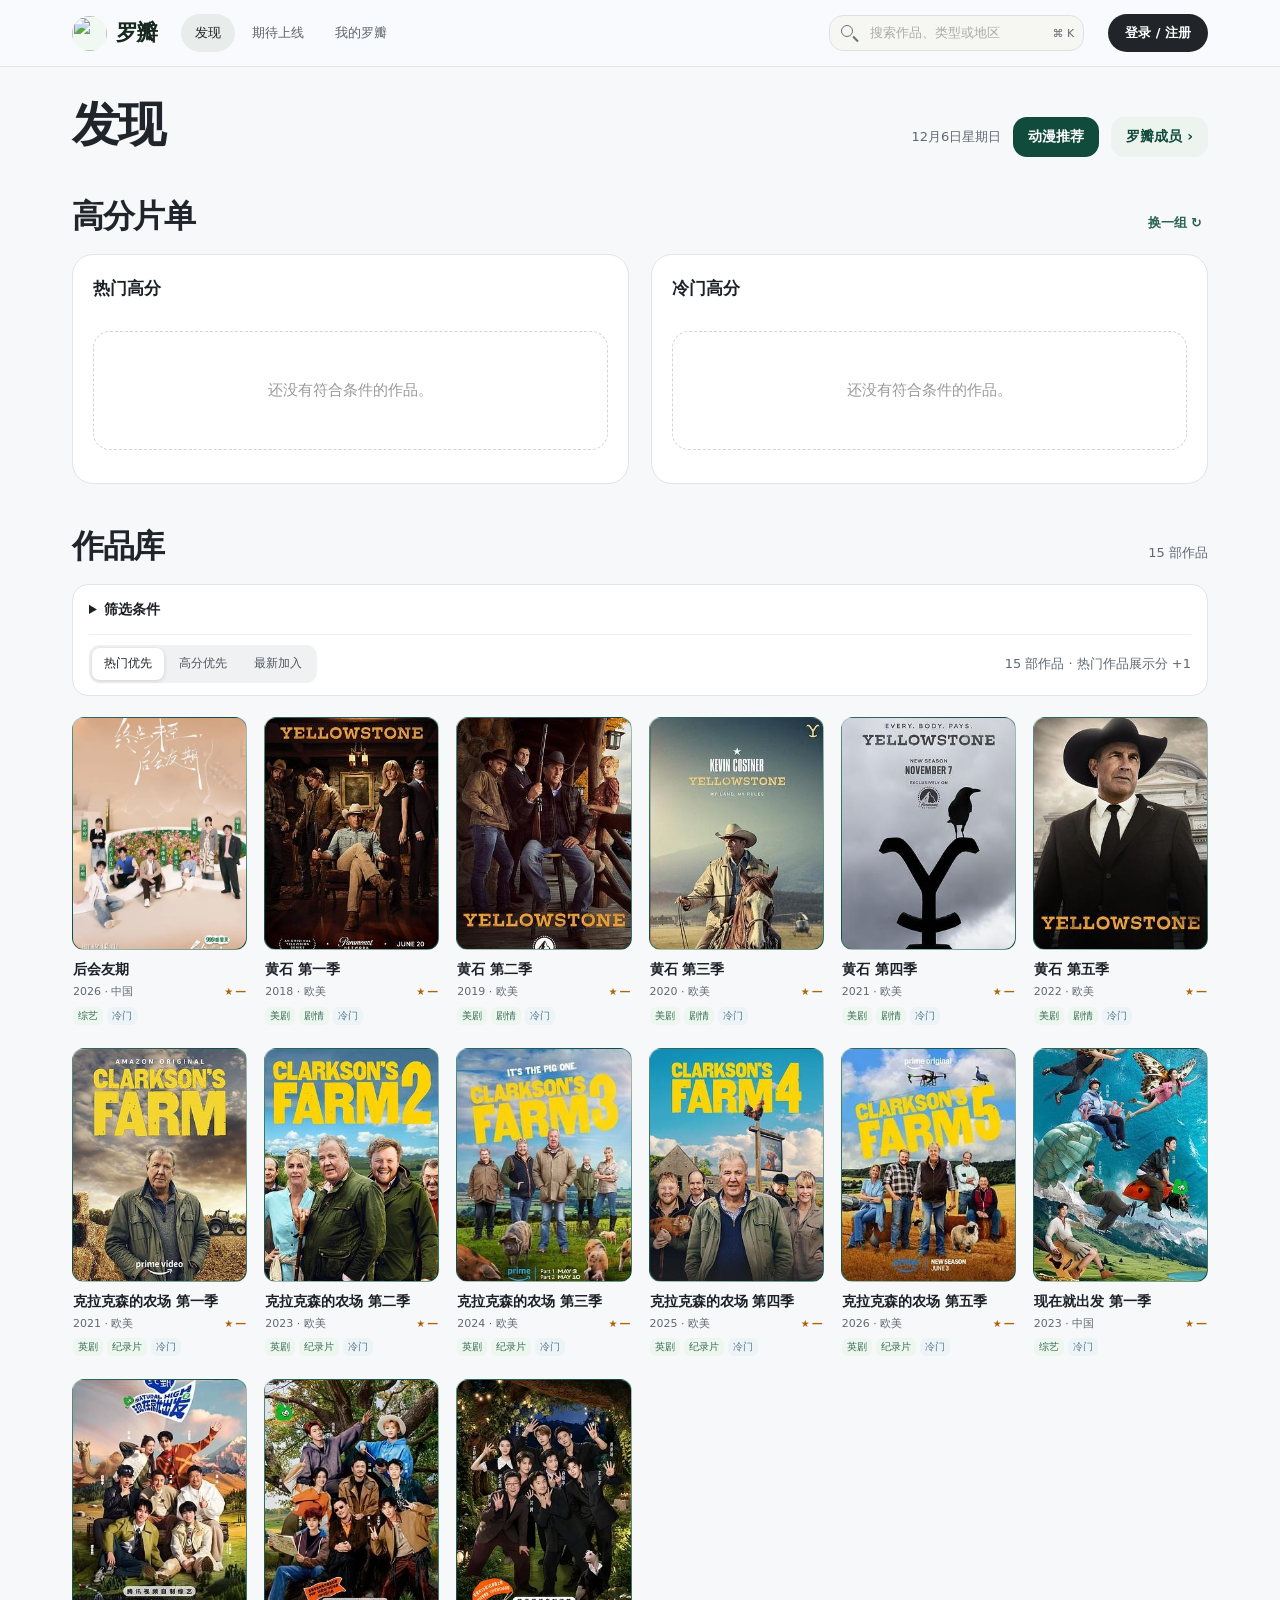
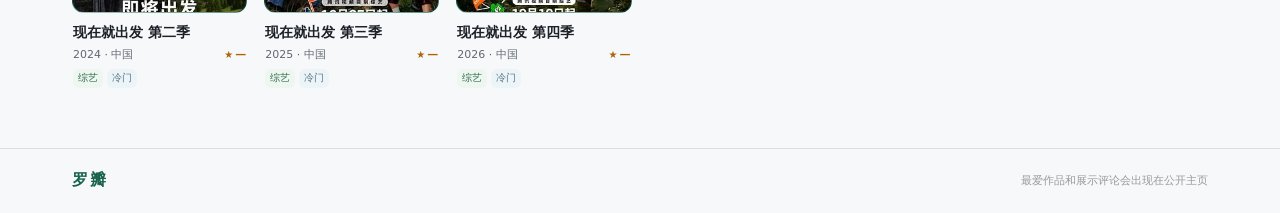
==== commit 7229b4be: "将创建入口改为私密上线申请并在提交和审核时查重" ====
--- a/index.html
+++ b/index.html
@@ -8,7 +8,7 @@
   <title>罗瓣 · 作品发现</title>
   <link rel="icon" href="assets/logo-snail.png" type="image/png">
   <link rel="stylesheet" href="styles.css?v=20261124-entry">
-  <link rel="stylesheet" href="assets/studio.css?v=20261124-security2">
+  <link rel="stylesheet" href="assets/studio.css?v=20261126-requests">
   <link rel="stylesheet" href="assets/anime-chat.css?v=1">
 </head>
 <body>
@@ -18,7 +18,7 @@
       <a class="brand" href="#home" aria-label="罗瓣首页"><span class="brand-mark"><img src="assets/logo-snail.png" alt=""></span><span class="brand-copy"><strong>罗瓣</strong></span></a>
       <nav class="main-nav" aria-label="主导航">
         <a class="nav-link" href="#home" data-nav="home">发现</a>
-        <a class="nav-link" href="#create" data-nav="create">创建作品</a>
+        <a class="nav-link" href="#create" data-nav="create">期待上线</a>
         <a class="nav-link" href="#profile" data-nav="profile">我的罗瓣</a>
       </nav>
       <form class="header-search" id="headerSearch" role="search">
@@ -41,12 +41,12 @@
   <script src="assets/series-works.js?v=2"></script>
   <script src="assets/quotes.js?v=20260923-2"></script>
   <script src="assets/cloudflare.js?v=3"></script>
-  <script src="auth.js?v=20261124-entry"></script>
+  <script src="auth.js?v=20261126-requests"></script>
   <script src="assets/episodes.js?v=5"></script>
   <script src="assets/discussion.js?v=1"></script>
   <script src="assets/members.js?v=20261124-security2"></script>
-  <script src="assets/studio.js?v=20261124-security2"></script>
+  <script src="assets/studio.js?v=20261126-requests"></script>
   <script src="assets/anime-chat.js?v=6"></script>
-  <script src="app.js?v=20261125-traffic"></script>
+  <script src="app.js?v=20261126-requests"></script>
 </body>
 </html>
--- a/assets/studio.css
+++ b/assets/studio.css
@@ -96,6 +96,14 @@
 .swatches input:checked + span { box-shadow: 0 0 0 2px white,0 0 0 4px var(--green); }
 .editor-foot { justify-content: flex-end; }
 .editor-foot .form-error { margin-right: auto; }
+.work-request { max-width: 640px; }
+.work-request .studio-field small { display: inline; }
+.work-request .title-match,.request-privacy,.request-excerpt { font-size: 13px; color: var(--muted); margin: 0; }
+.work-request .title-match:empty,.work-request .form-error:empty { display: none; }
+.title-match a,.form-error a { color: var(--green-deep); text-decoration: underline; }
+.request-message p,.request-excerpt,.request-return { white-space: pre-wrap; overflow-wrap: anywhere; }
+.request-message p { margin: 10px 0 0; }
+.request-return { margin: 0; color: #865120; }
 .queue-panel,.review-note { margin-top: 12px; }
 @media(max-width:720px) {
   .studio-editor,.profile-columns { display: block; }
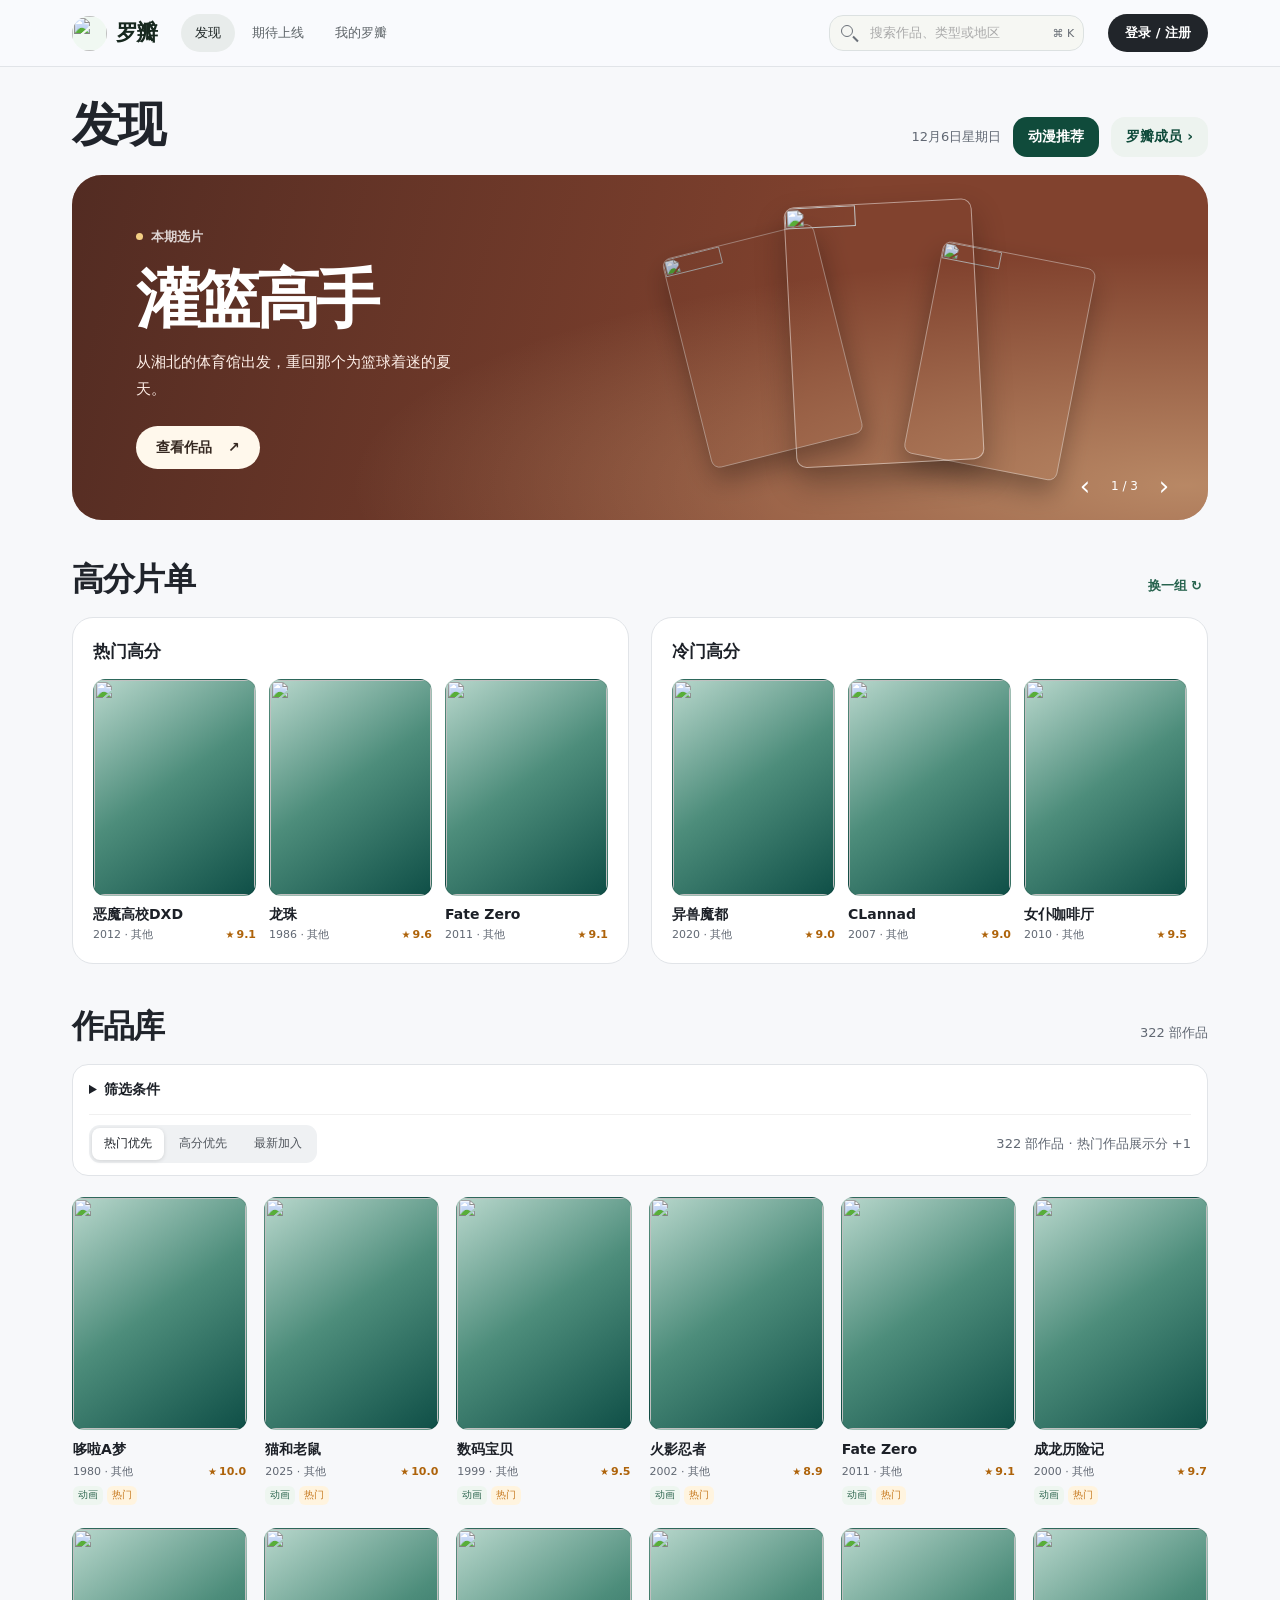
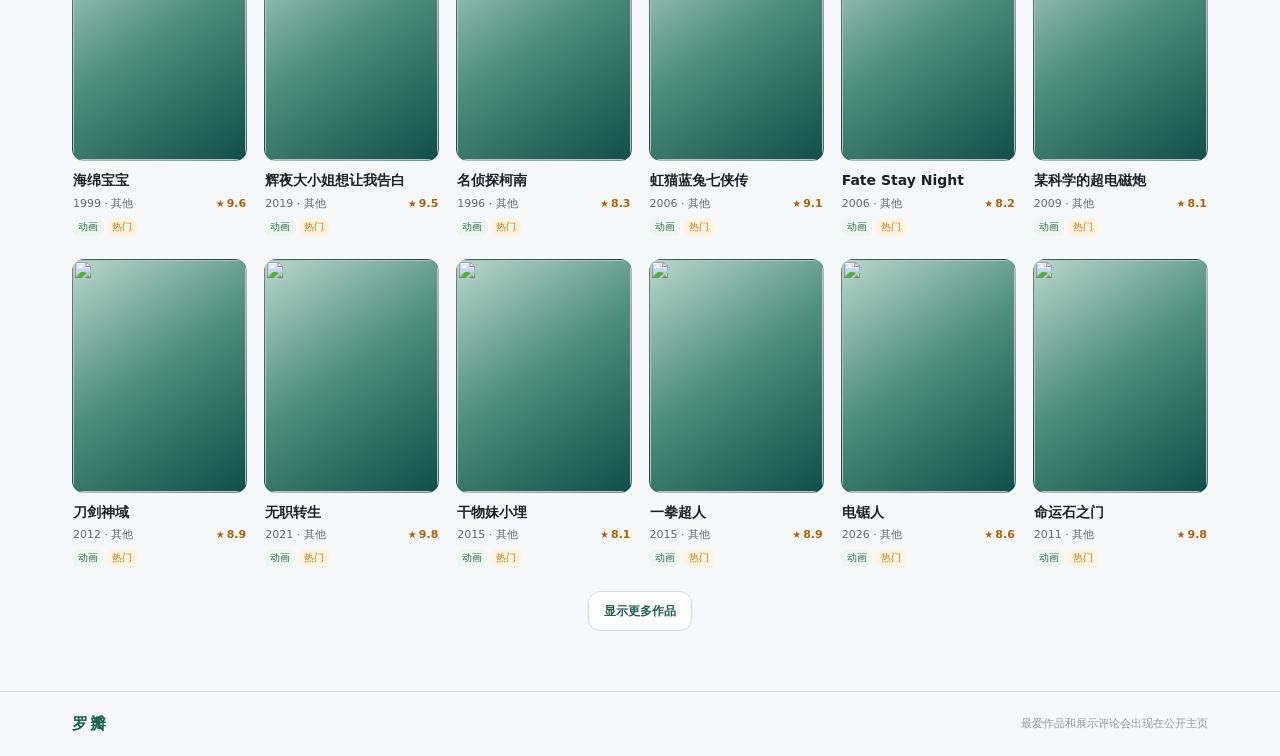
==== commit be584641: "修正迪迦剧集封面并接通审核作品的播放入口" ====
--- a/index.html
+++ b/index.html
@@ -8,7 +8,7 @@
   <title>罗瓣 · 作品发现</title>
   <link rel="icon" href="assets/logo-snail.png" type="image/png">
   <link rel="stylesheet" href="styles.css?v=20261124-entry">
-  <link rel="stylesheet" href="assets/studio.css?v=20261126-requests">
+  <link rel="stylesheet" href="assets/studio.css?v=20261126-seasons">
   <link rel="stylesheet" href="assets/anime-chat.css?v=1">
 </head>
 <body>
@@ -37,16 +37,18 @@
     <div id="authBody"></div>
   </dialog>
   <div class="toast" id="toast" role="status" aria-live="polite"></div>
-  <script src="assets/animation-works.js?v=20260923-7"></script>
+  <script src="assets/animation-works.js?v=20261126-tiga"></script>
   <script src="assets/series-works.js?v=2"></script>
+  <script src="assets/anime-seasons.js?v=20261126-1"></script>
+  <script src="assets/seasons.js?v=20261126-1"></script>
   <script src="assets/quotes.js?v=20260923-2"></script>
   <script src="assets/cloudflare.js?v=3"></script>
   <script src="auth.js?v=20261126-requests"></script>
-  <script src="assets/episodes.js?v=5"></script>
+  <script src="assets/episodes.js?v=20261126-playback"></script>
   <script src="assets/discussion.js?v=1"></script>
   <script src="assets/members.js?v=20261124-security2"></script>
-  <script src="assets/studio.js?v=20261126-requests"></script>
+  <script src="assets/studio.js?v=20261126-seasons"></script>
   <script src="assets/anime-chat.js?v=6"></script>
-  <script src="app.js?v=20261126-requests"></script>
+  <script src="app.js?v=20261126-tiga"></script>
 </body>
 </html>
--- a/assets/studio.css
+++ b/assets/studio.css
@@ -221,3 +221,12 @@
 .notice-excerpt { font-size:14px; }
 .notice-reader { padding:0 21px 22px; overflow:auto; }
 .notice-reader blockquote { margin:8px 0 18px; padding-left:12px; border-left:3px solid #b5cbbf; white-space:pre-wrap; overflow-wrap:anywhere; }
+
+.season-picker { margin: 18px 0; padding: 18px 20px; border: 1px solid var(--line); border-radius: 18px; background: white; }
+.season-picker h2 { display: inline-block; margin: 0 14px 8px 0; font-size: 18px; }
+.season-options { display: inline-flex; flex-wrap: wrap; gap: 6px; vertical-align: middle; }
+.season-options button { min-height: 40px; }
+.season-options [aria-pressed="true"] { color: white; background: var(--green-deep); }
+.season-picker p { margin: 8px 0 0; color: var(--muted); font-size: 13px; overflow-wrap: anywhere; }
+.season-picker .text-link { margin-inline-start: 6px; }
+.season-more-platforms summary { width: fit-content; padding: 10px 0; cursor: pointer; color: var(--green); }
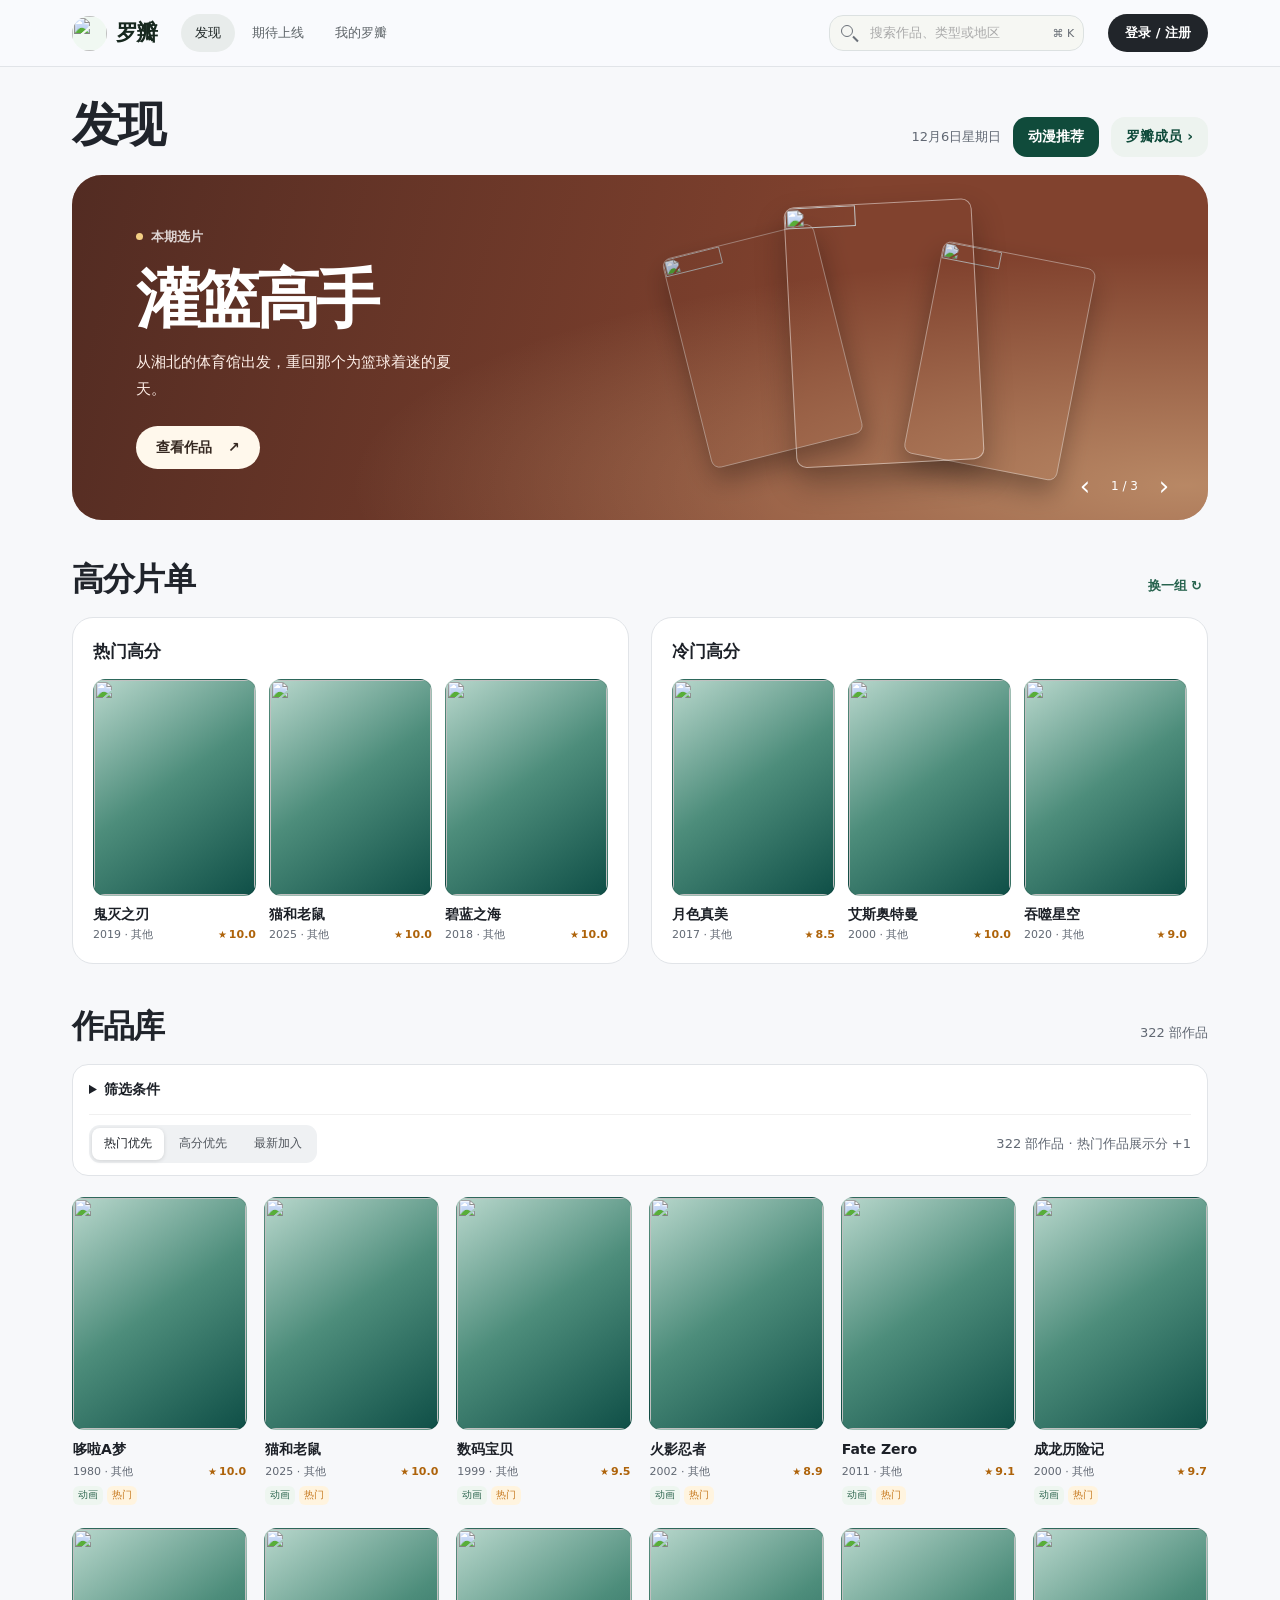
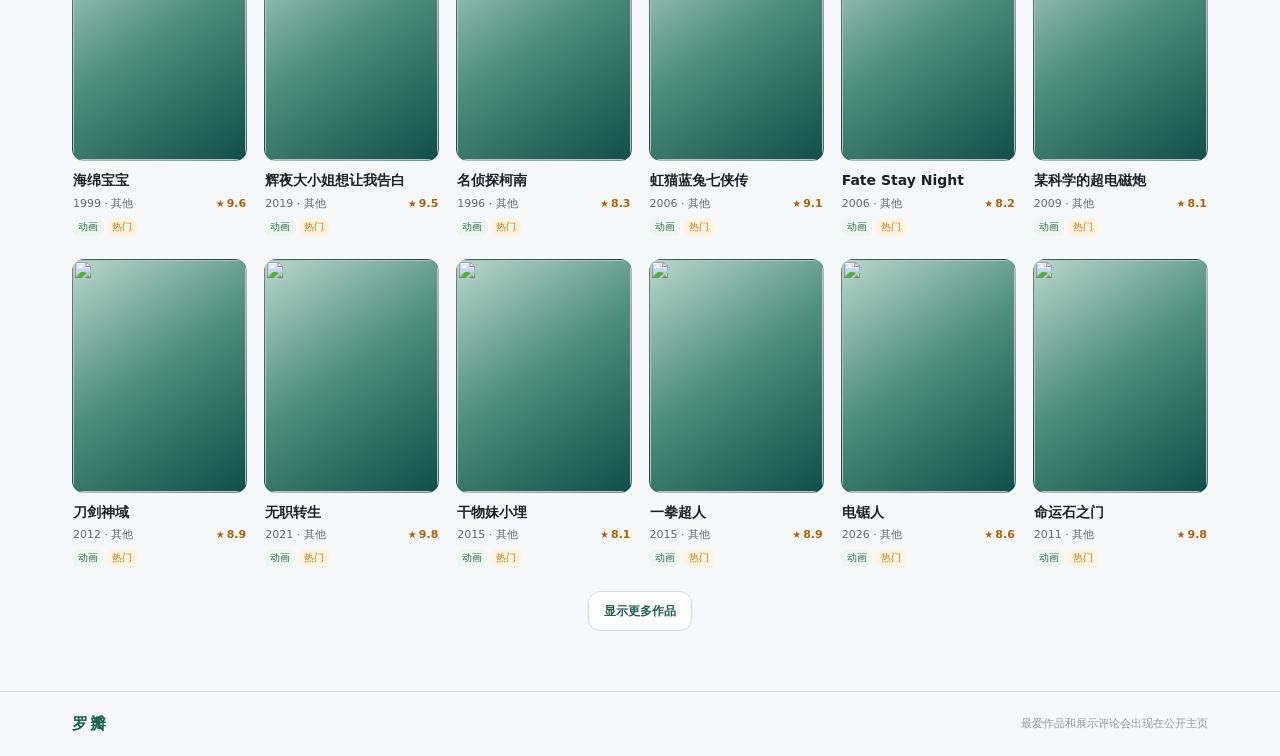
==== commit 46b41f7c: "接入已验证的续季正片并标明可播集数" ====
--- a/index.html
+++ b/index.html
@@ -39,12 +39,12 @@
   <div class="toast" id="toast" role="status" aria-live="polite"></div>
   <script src="assets/animation-works.js?v=20261126-tiga"></script>
   <script src="assets/series-works.js?v=2"></script>
-  <script src="assets/anime-seasons.js?v=20261126-1"></script>
+  <script src="assets/anime-seasons.js?v=20261126-2"></script>
   <script src="assets/seasons.js?v=20261126-1"></script>
   <script src="assets/quotes.js?v=20260923-2"></script>
   <script src="assets/cloudflare.js?v=3"></script>
   <script src="auth.js?v=20261126-requests"></script>
-  <script src="assets/episodes.js?v=20261126-playback"></script>
+  <script src="assets/episodes.js?v=20261126-streams"></script>
   <script src="assets/discussion.js?v=1"></script>
   <script src="assets/members.js?v=20261124-security2"></script>
   <script src="assets/studio.js?v=20261126-seasons"></script>
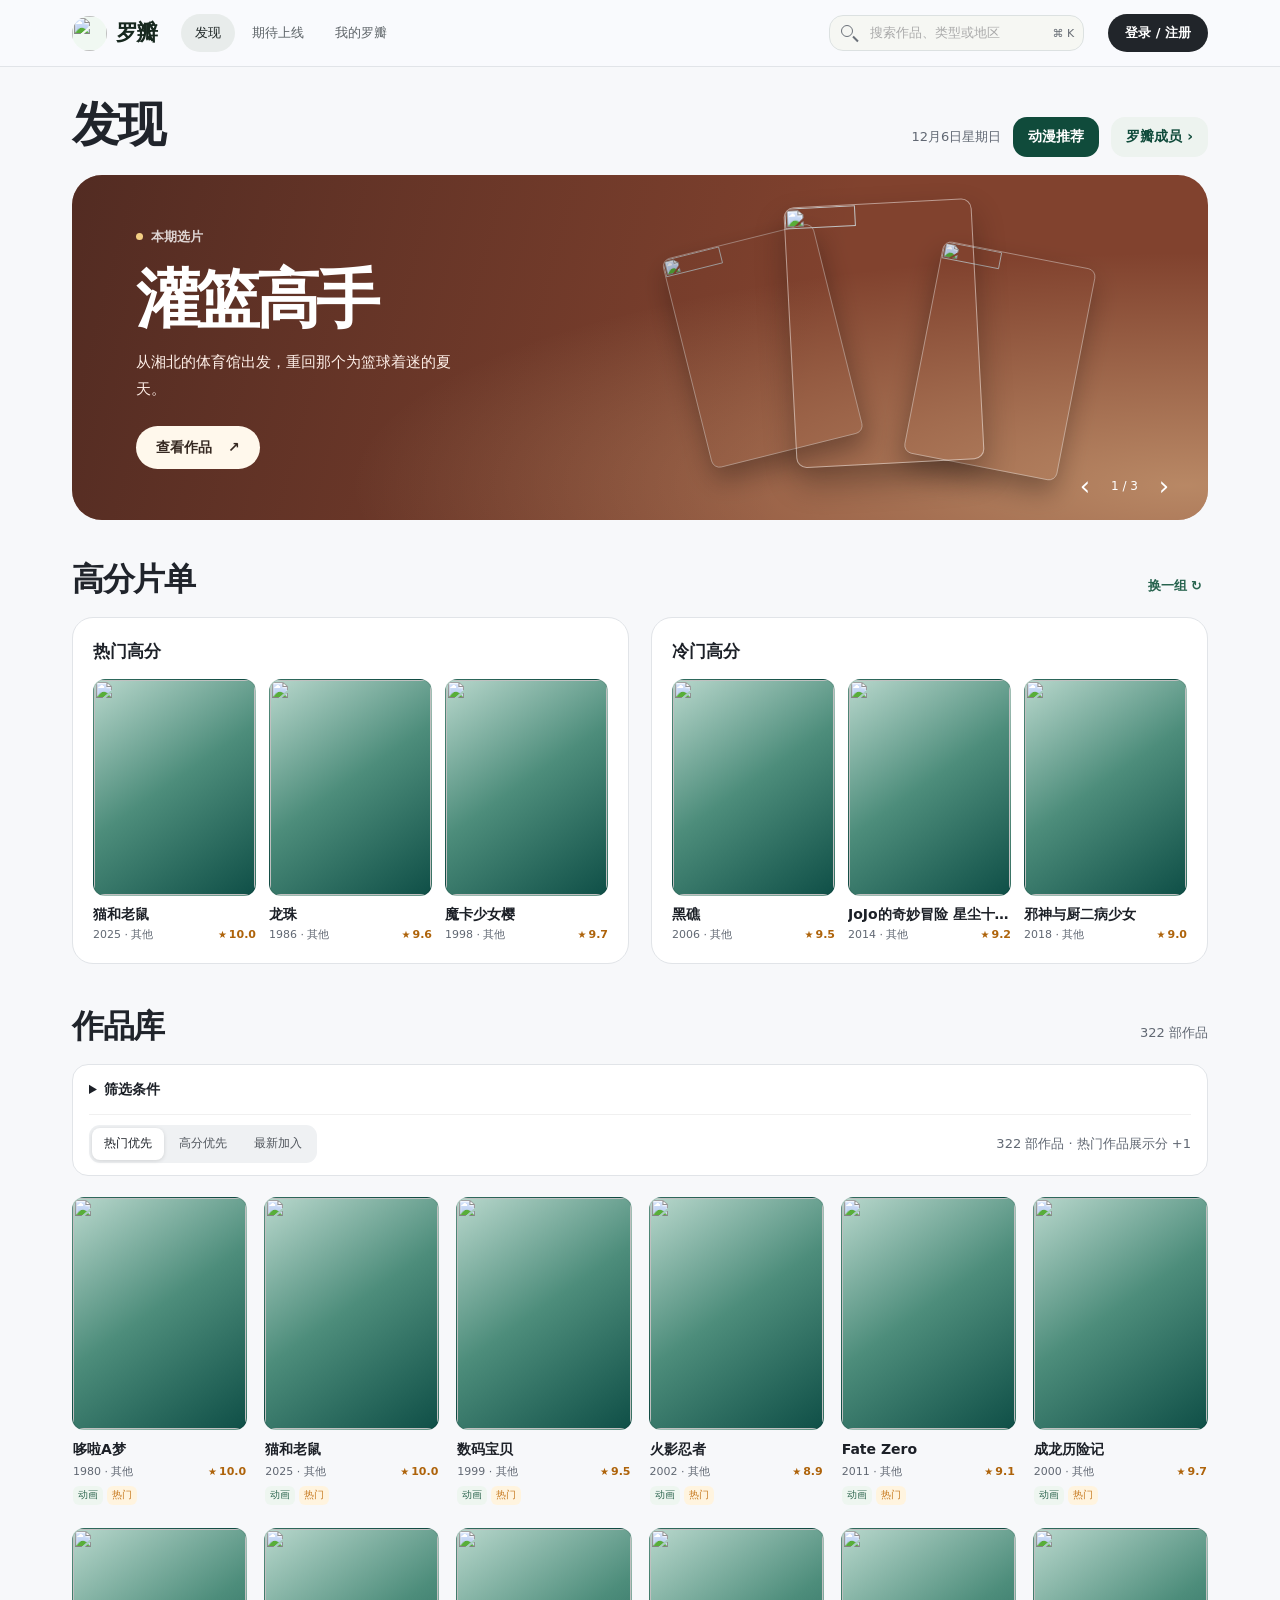
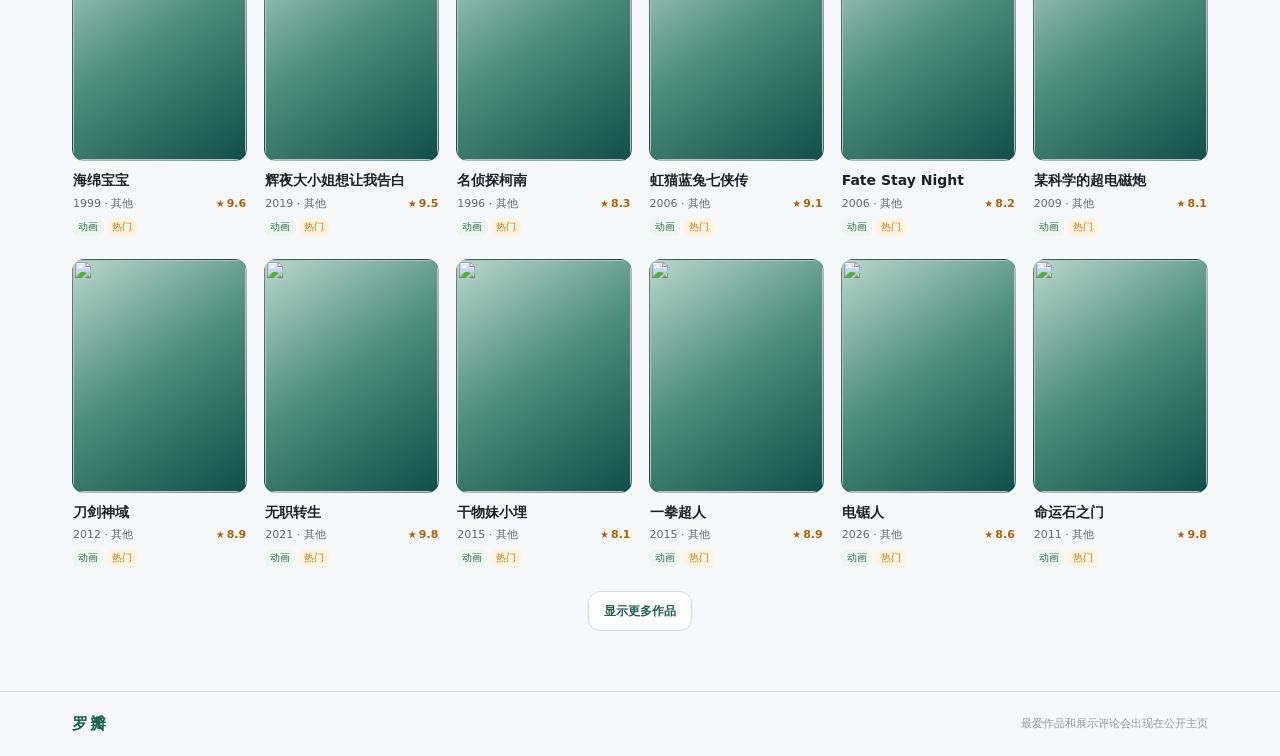
==== commit b2e19089: "为更多动画季度补充实播分集并标明合集与分段" ====
--- a/index.html
+++ b/index.html
@@ -39,12 +39,12 @@
   <div class="toast" id="toast" role="status" aria-live="polite"></div>
   <script src="assets/animation-works.js?v=20261126-tiga"></script>
   <script src="assets/series-works.js?v=2"></script>
-  <script src="assets/anime-seasons.js?v=20261126-2"></script>
+  <script src="assets/anime-seasons.js?v=20261126-playback"></script>
   <script src="assets/seasons.js?v=20261126-1"></script>
   <script src="assets/quotes.js?v=20260923-2"></script>
   <script src="assets/cloudflare.js?v=3"></script>
   <script src="auth.js?v=20261126-requests"></script>
-  <script src="assets/episodes.js?v=20261126-streams"></script>
+  <script src="assets/episodes.js?v=20261126-parts"></script>
   <script src="assets/discussion.js?v=1"></script>
   <script src="assets/members.js?v=20261124-security2"></script>
   <script src="assets/studio.js?v=20261126-seasons"></script>
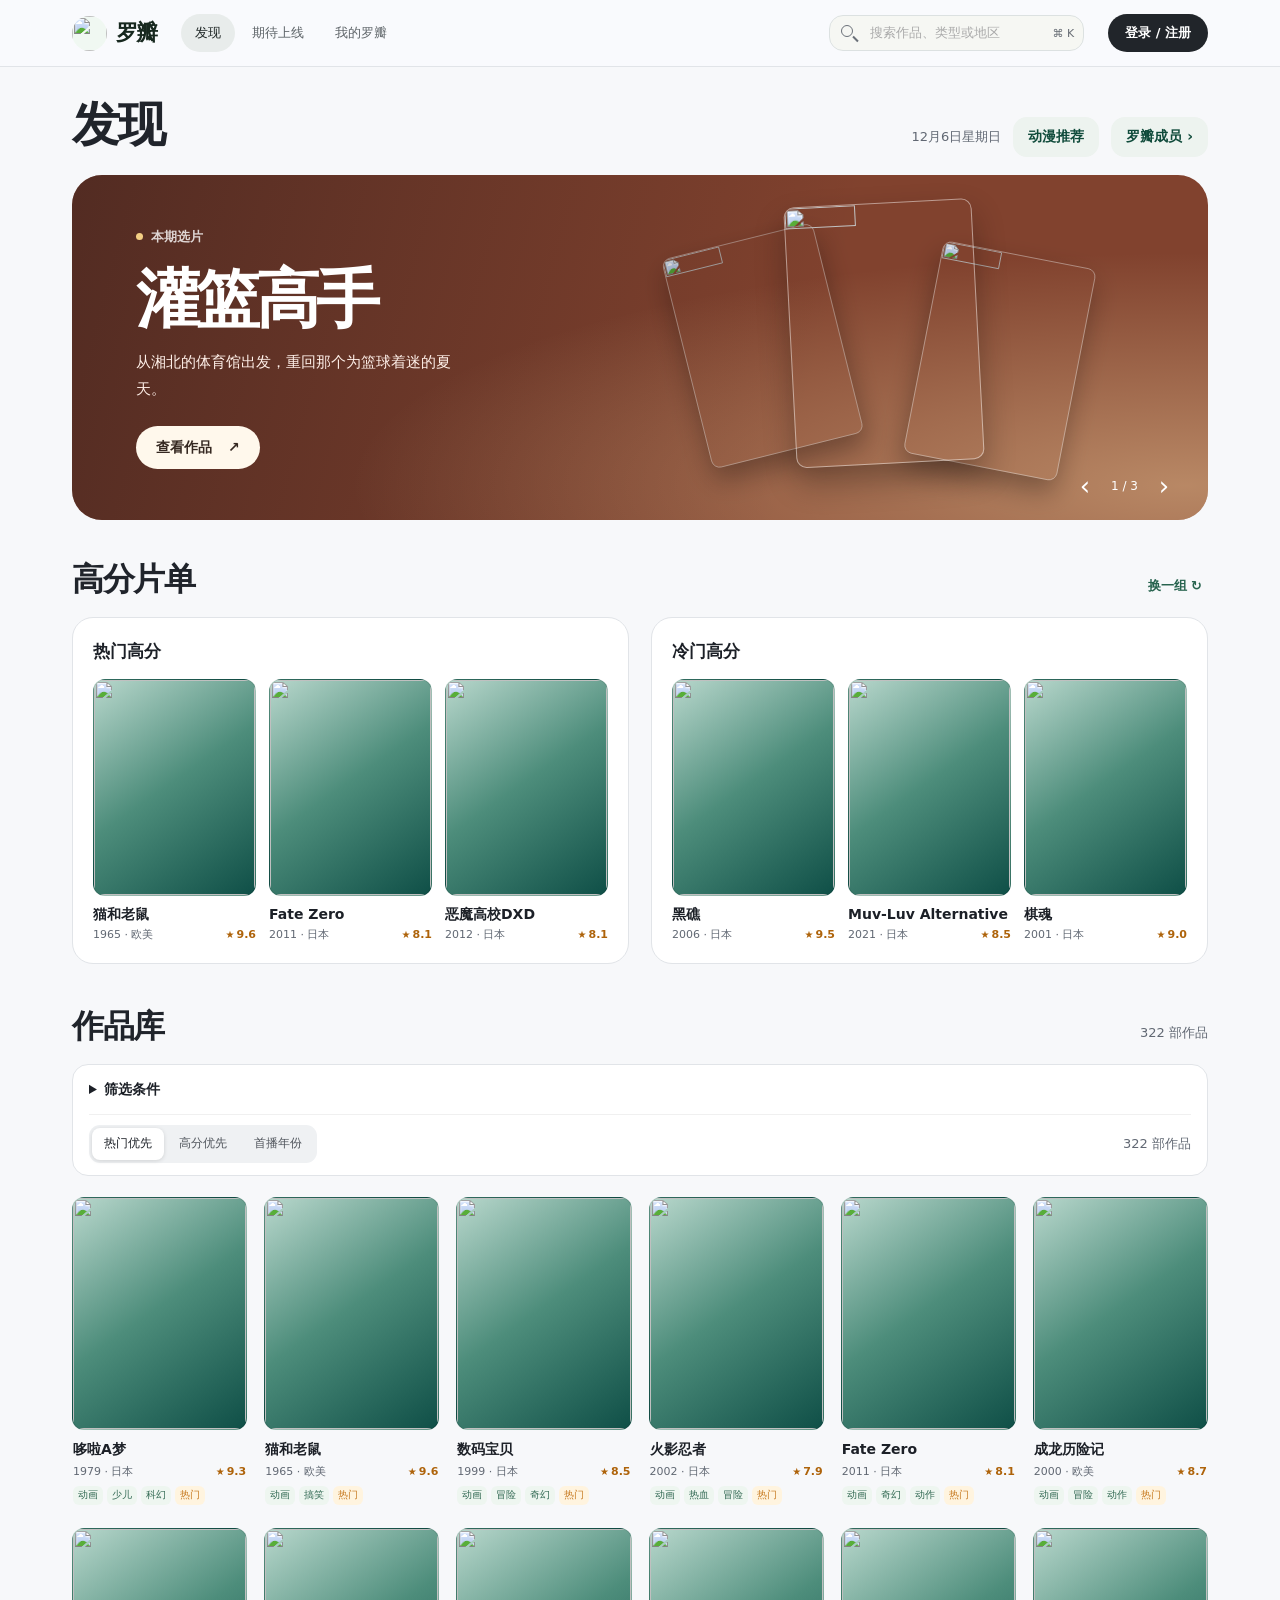
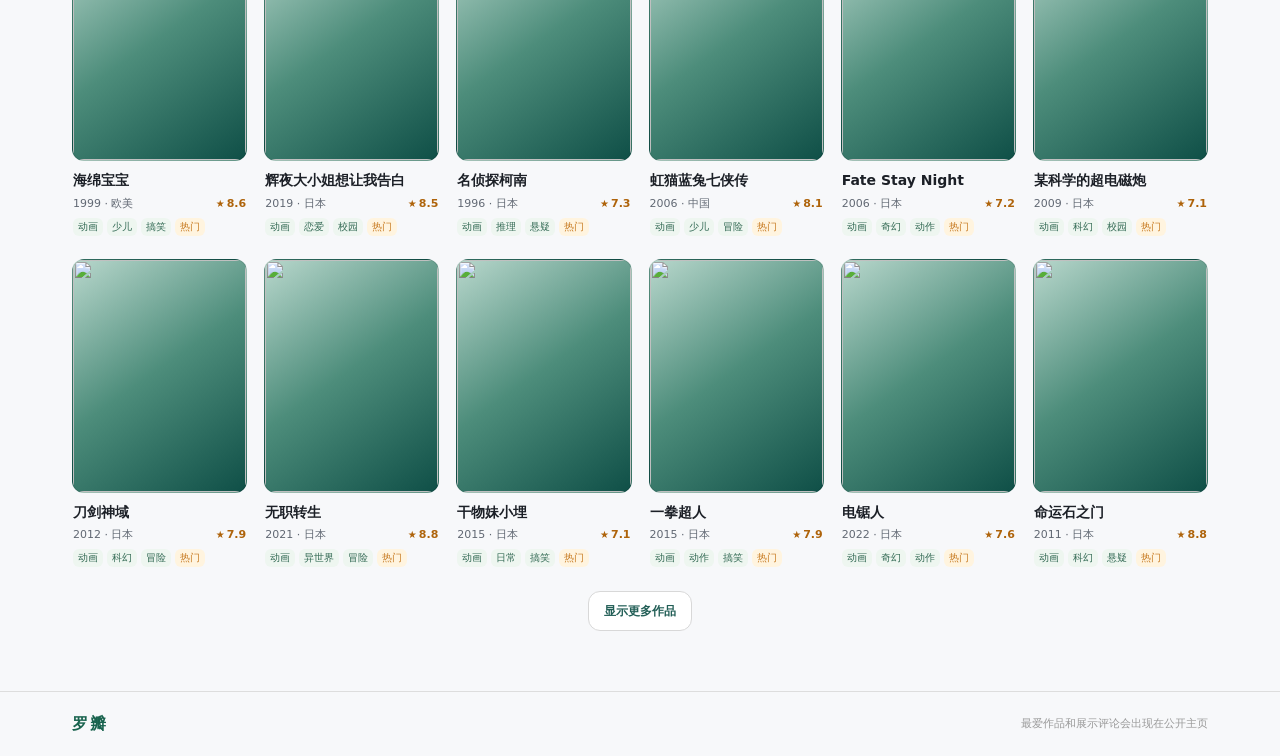
==== commit 22637baa: "完善片库资料、分季播放、私人想看与跨设备互动" ====
--- a/index.html
+++ b/index.html
@@ -7,9 +7,8 @@
   <meta name="theme-color" content="#f7f8fa">
   <title>罗瓣 · 作品发现</title>
   <link rel="icon" href="assets/logo-snail.png" type="image/png">
-  <link rel="stylesheet" href="styles.css?v=20261124-entry">
-  <link rel="stylesheet" href="assets/studio.css?v=20261126-seasons">
-  <link rel="stylesheet" href="assets/anime-chat.css?v=1">
+  <link rel="stylesheet" href="styles.css?v=20261129">
+  <link rel="stylesheet" href="assets/studio.css?v=20261129">
 </head>
 <body>
   <a class="skip-link" href="#app">跳到主要内容</a>
@@ -37,18 +36,16 @@
     <div id="authBody"></div>
   </dialog>
   <div class="toast" id="toast" role="status" aria-live="polite"></div>
-  <script src="assets/animation-works.js?v=20261126-tiga"></script>
+  <script src="assets/catalogue.js?v=20261129"></script>
+  <script src="assets/animation-works.js?v=20261129"></script>
   <script src="assets/series-works.js?v=2"></script>
-  <script src="assets/anime-seasons.js?v=20261126-playback"></script>
-  <script src="assets/seasons.js?v=20261126-1"></script>
+  <script src="assets/anime-seasons.js?v=20261129"></script>
+  <script src="assets/seasons.js?v=20261129"></script>
   <script src="assets/quotes.js?v=20260923-2"></script>
   <script src="assets/cloudflare.js?v=3"></script>
   <script src="auth.js?v=20261126-requests"></script>
-  <script src="assets/episodes.js?v=20261126-parts"></script>
-  <script src="assets/discussion.js?v=1"></script>
-  <script src="assets/members.js?v=20261124-security2"></script>
-  <script src="assets/studio.js?v=20261126-seasons"></script>
-  <script src="assets/anime-chat.js?v=6"></script>
-  <script src="app.js?v=20261126-tiga"></script>
+  <script src="assets/discussion.js?v=20261129"></script>
+  <script src="assets/members.js?v=20261129"></script>
+  <script src="app.js?v=20261129"></script>
 </body>
 </html>
--- a/styles.css
+++ b/styles.css
@@ -385,6 +385,14 @@
 .work-cover.has-image .cover-symbol,.work-cover.has-image .cover-title,.work-cover.has-image::after,.work-cover.has-image::before { display: none; }
 .feature-info strong,.work-card .feature-info strong { color: var(--text); font-size: 14px; font-weight: 650; }
 .feature-meta,.work-card .feature-meta { font-size: 11px; color: var(--muted); }
+.card-playback {
+  display: block;
+  margin-top: 3px;
+  color: var(--muted);
+  font-size: 12px;
+  line-height: 1.45;
+}
+.card-playback[hidden] { display: none; }
 .works-grid { grid-template-columns: repeat(6,minmax(0,1fr)); gap: 23px 17px; }
 .type-tag { border-radius: 6px; color: #336a54; }
 .button,.select-compact { border-radius: 12px; }
--- a/assets/studio.css
+++ b/assets/studio.css
@@ -166,6 +166,7 @@
 .episode-player-head h2 { flex:1; margin:0; font-size:21px; }
 .episode-player-head [data-count] { color:var(--muted); font-size:14px; }
 .episode-stage { position:relative; isolation:isolate; aspect-ratio:16/9; overflow:hidden; border-radius:14px; margin:12px 0 16px; background:#12231e; }
+.episode-stage.youtube-stage { width:100%; min-height:200px; }
 .episode-stage iframe { border:0; }
 .episode-stage iframe,.episode-stage video,.episode-preview { display:block; width:100%; height:100%; }
 .episode-stage video { background:#080c0a; }
@@ -230,3 +231,13 @@
 .season-picker p { margin: 8px 0 0; color: var(--muted); font-size: 13px; overflow-wrap: anywhere; }
 .season-picker .text-link { margin-inline-start: 6px; }
 .season-more-platforms summary { width: fit-content; padding: 10px 0; cursor: pointer; color: var(--green); }
+
+.resume-card {
+  padding: 13px; border-radius: 16px; background: var(--surface, #f3f6f4);
+}
+.resume-card .studio-thumb { width: 48px; height: 66px; border-radius: 8px; }
+.resume-card small + small { margin-top: 3px; }
+.history-more { margin-top: 12px; }
+.history-more summary { padding: 5px 0; cursor: pointer; color: var(--green-deep); font-size: 14px; }
+.watchlist-row > a { display: flex; align-items: center; flex: 1; min-width: 0; gap: 11px; }
+.watchlist-row strong { overflow-wrap: anywhere; }
